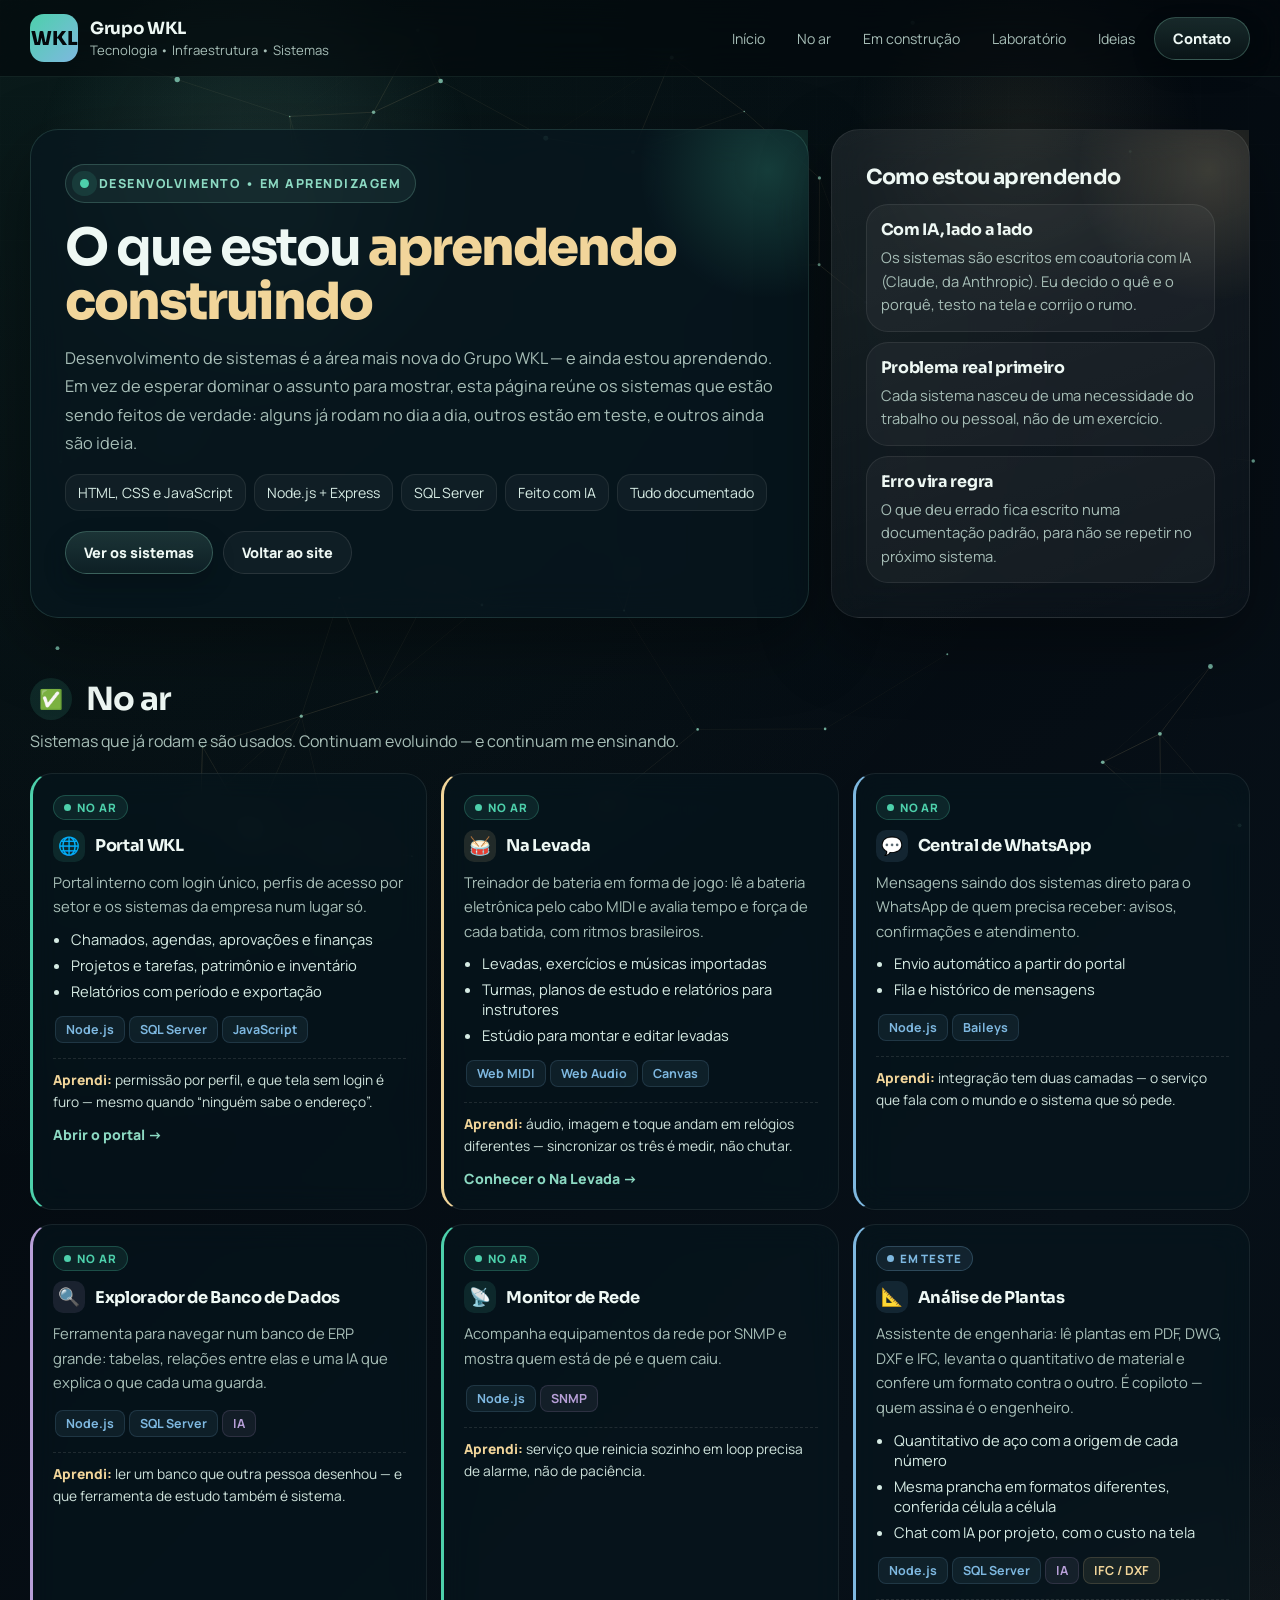
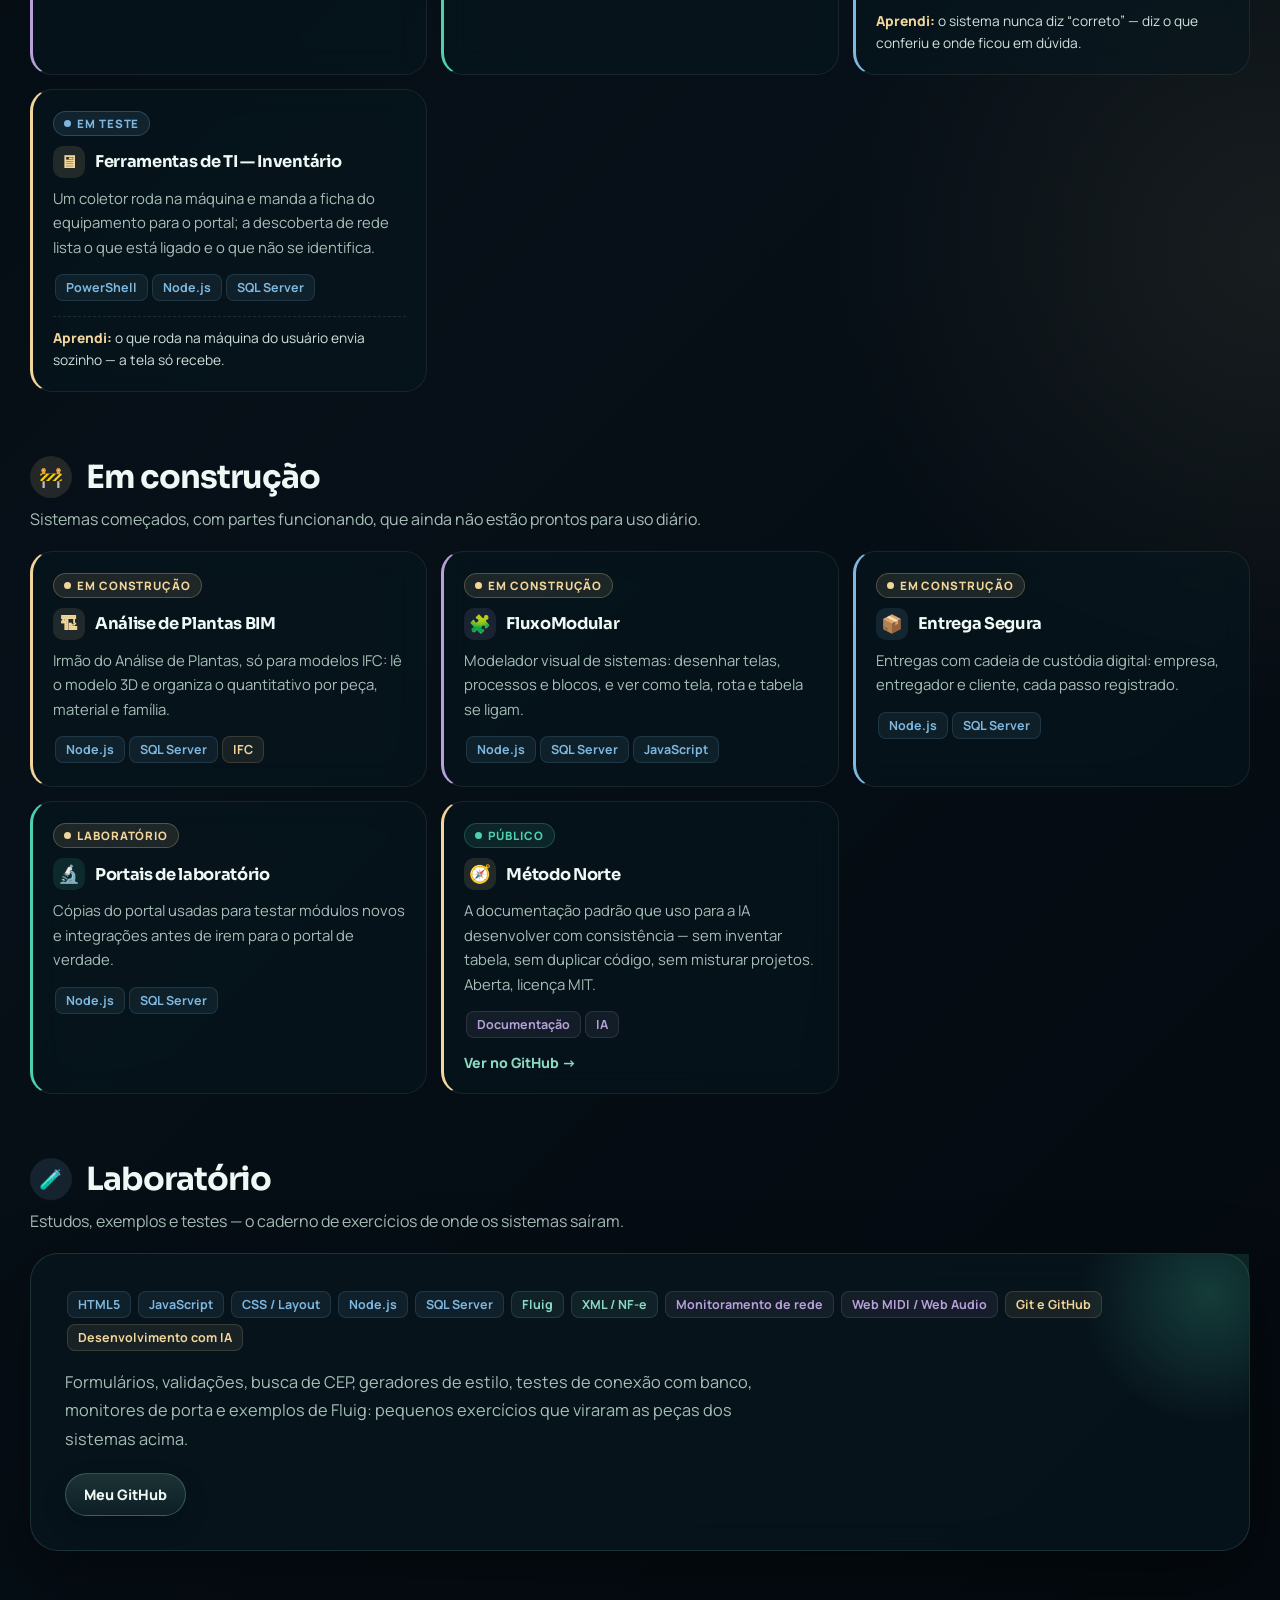
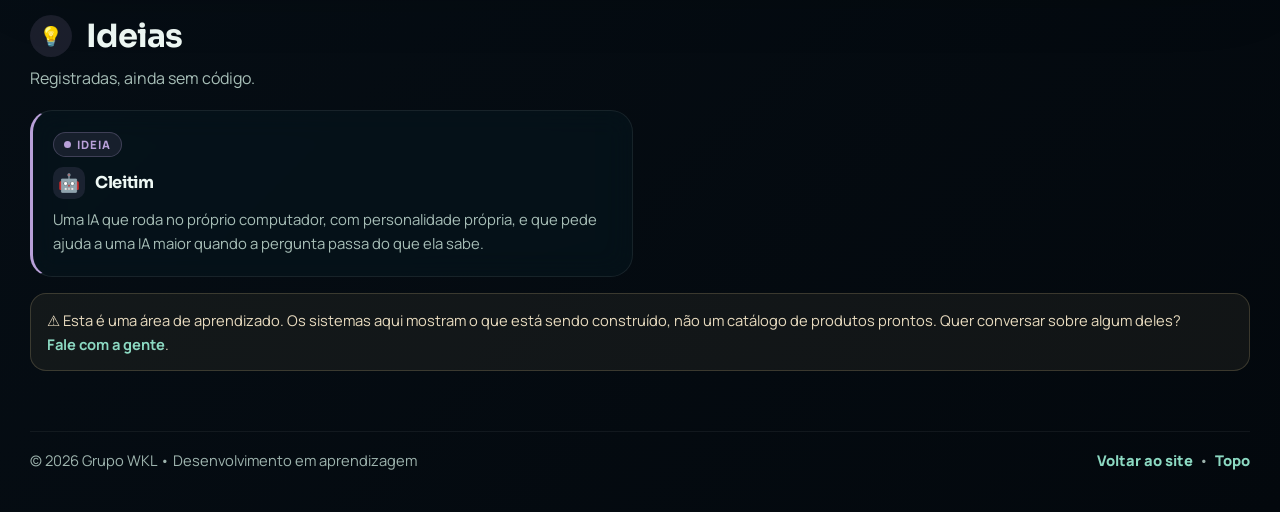
==== desenvolvimento.html @ 3f3ad186 "Página Desenvolvimento (em aprendizagem) + link no menu e na seção Sistemas - desenvolvimento.html: " ====
<!DOCTYPE html>
<html lang="pt-BR">
<head>
  <meta charset="UTF-8" />
  <meta name="viewport" content="width=device-width, initial-scale=1.0" />
  <title>Grupo WKL | Desenvolvimento em aprendizagem</title>
  <meta name="description" content="Desenvolvimento no Grupo WKL, em aprendizagem: os sistemas que estão sendo construídos — no ar, em teste, em construção e ideias." />
  <meta name="theme-color" content="#03080c" />
  <link rel="preconnect" href="https://fonts.googleapis.com" />
  <link rel="preconnect" href="https://fonts.gstatic.com" crossorigin />
  <link href="https://fonts.googleapis.com/css2?family=Manrope:wght@400;500;600;700;800&family=Sora:wght@500;600;700;800&display=swap" rel="stylesheet" />
  <style>
    :root {
      --bg: #03080c;
      --bg-2: #071018;
      --panel: rgba(7, 23, 31, 0.72);
      --panel-2: rgba(7, 23, 31, 0.52);
      --panel-border: rgba(140, 217, 194, 0.16);
      --text: #eef8f4;
      --muted: #a7beb7;
      --accent: #8cd9c2;
      --accent-strong: #4dd0ab;
      --accent-warm: #f1d59a;
      --accent-blue: #7eb8e0;
      --accent-red: #e88a7a;
      --accent-purple: #b8a0d8;
      --shadow: 0 24px 70px rgba(0, 0, 0, 0.38);
      --radius: 22px;
      --radius-lg: 28px;
      --max: 1220px;
    }

    * { box-sizing: border-box; margin: 0; padding: 0; }
    html { scroll-behavior: smooth; }
    body {
      min-height: 100vh;
      font-family: "Manrope", system-ui, -apple-system, Segoe UI, Roboto, Arial, sans-serif;
      color: var(--text);
      background:
        radial-gradient(circle at top left, rgba(77, 208, 171, 0.10), transparent 30%),
        radial-gradient(circle at right center, rgba(241, 213, 154, 0.08), transparent 20%),
        linear-gradient(135deg, #02060a 0%, #071018 46%, #03080d 100%);
      position: relative;
      overflow-x: hidden;
    }

    #tech-canvas {
      position: fixed;
      inset: 0;
      width: 100%;
      height: 100%;
      z-index: 0;
      pointer-events: none;
      opacity: 0.9;
    }

    body::before,
    body::after {
      content: "";
      position: fixed;
      inset: 0;
      pointer-events: none;
      z-index: 0;
    }
    body::before {
      background-image:
        linear-gradient(rgba(255, 255, 255, 0.02) 1px, transparent 1px),
        linear-gradient(90deg, rgba(255, 255, 255, 0.02) 1px, transparent 1px);
      background-size: 48px 48px;
      mask-image: linear-gradient(to bottom, rgba(0, 0, 0, 0.45), transparent 85%);
    }
    body::after {
      background:
        radial-gradient(circle at 20% 20%, rgba(140, 217, 194, 0.14), transparent 18%),
        radial-gradient(circle at 80% 15%, rgba(241, 213, 154, 0.08), transparent 14%);
      animation: drift 18s ease-in-out infinite alternate;
    }

    .wrap { position: relative; z-index: 1; }
    .container { width: min(var(--max), calc(100% - 40px)); margin: 0 auto; }

    .skip-link {
      position: absolute; left: 16px; top: 16px;
      transform: translateY(-200%);
      background: rgba(6, 18, 24, 0.94);
      border: 1px solid rgba(140, 217, 194, 0.2);
      padding: 10px 14px; border-radius: 999px;
      color: var(--text); text-decoration: none; z-index: 10;
    }
    .skip-link:focus { transform: translateY(0); outline: none; }

    header {
      position: sticky; top: 0; z-index: 5;
      backdrop-filter: blur(18px);
      -webkit-backdrop-filter: blur(18px);
      background: rgba(3, 8, 12, 0.58);
      border-bottom: 1px solid rgba(140, 217, 194, 0.10);
    }

    .nav {
      display: flex; align-items: center;
      justify-content: space-between;
      padding: 14px 0; gap: 16px;
    }

    .brand {
      display: flex; align-items: center; gap: 12px;
      text-decoration: none; color: var(--text); min-width: 220px;
    }
    .brand-icon {
      width: 48px; height: 48px; border-radius: 14px;
      background: linear-gradient(135deg, var(--accent-strong), var(--accent-blue));
      display: flex; align-items: center; justify-content: center;
      font-family: "Sora", sans-serif; font-weight: 800;
      font-size: 1.2rem; color: var(--bg);
    }
    .brand strong { font-family: "Sora", sans-serif; letter-spacing: -0.02em; font-size: 1.05rem; }
    .brand span { display: block; color: var(--muted); font-size: 0.82rem; margin-top: 2px; }

    nav ul {
      list-style: none; display: flex; flex-wrap: wrap;
      gap: 6px; align-items: center; justify-content: flex-end;
    }

    .nav a.link {
      display: inline-flex; align-items: center; gap: 8px;
      padding: 9px 12px; border-radius: 999px;
      color: var(--muted); text-decoration: none; font-size: 0.88rem;
      border: 1px solid transparent;
      transition: background 0.18s ease, border-color 0.18s ease, transform 0.18s ease;
    }
    .nav a.link:hover {
      color: var(--text);
      background: rgba(255, 255, 255, 0.04);
      border-color: rgba(255, 255, 255, 0.06);
      transform: translateY(-1px);
    }

    .btn {
      appearance: none;
      border: 1px solid rgba(140, 217, 194, 0.28);
      background: linear-gradient(180deg, rgba(140, 217, 194, 0.16), rgba(140, 217, 194, 0.06));
      color: var(--text); border-radius: 999px;
      padding: 11px 18px;
      font: 800 0.90rem "Manrope", sans-serif;
      cursor: pointer;
      transition: transform 0.2s ease, box-shadow 0.2s ease, border-color 0.2s ease;
      box-shadow: 0 10px 24px rgba(0, 0, 0, 0.18);
      text-decoration: none;
      display: inline-flex; align-items: center; gap: 10px;
      justify-content: center; white-space: nowrap;
    }
    .btn:hover { transform: translateY(-1px); border-color: rgba(140, 217, 194, 0.48); box-shadow: 0 14px 28px rgba(0, 0, 0, 0.22); }
    .btn.secondary {
      border-color: rgba(255, 255, 255, 0.10);
      background: rgba(255, 255, 255, 0.04);
      color: var(--text); box-shadow: none;
    }
    .btn.secondary:hover { border-color: rgba(255, 255, 255, 0.16); }

    .badge {
      display: inline-flex; align-items: center; gap: 10px;
      padding: 10px 14px; border-radius: 999px;
      background: rgba(140, 217, 194, 0.08);
      border: 1px solid rgba(140, 217, 194, 0.22);
      color: var(--accent); font-size: 0.78rem;
      font-weight: 900; letter-spacing: 0.12em; text-transform: uppercase;
    }
    .badge::before {
      content: ""; width: 9px; height: 9px; border-radius: 50%;
      background: var(--accent-strong);
      box-shadow: 0 0 0 8px rgba(77, 208, 171, 0.12);
      animation: pulse 2.4s infinite;
    }

    .hero { padding: 52px 0 28px; }
    .hero-grid {
      display: grid;
      grid-template-columns: 1.3fr 0.7fr;
      gap: 22px; align-items: stretch;
    }

    .panel {
      background: var(--panel);
      border: 1px solid var(--panel-border);
      border-radius: var(--radius-lg);
      box-shadow: var(--shadow);
      backdrop-filter: blur(18px);
      -webkit-backdrop-filter: blur(18px);
    }
    .panel .inner { padding: 34px; position: relative; overflow: hidden; }
    .panel .inner::after {
      content: ""; position: absolute;
      width: 260px; height: 260px; right: -90px; top: -90px;
      border-radius: 50%;
      background: radial-gradient(circle, rgba(77, 208, 171, 0.22), transparent 70%);
      pointer-events: none;
    }

    h1 {
      margin-top: 18px;
      font-family: "Sora", sans-serif;
      font-size: clamp(1.9rem, 4.5vw, 3.2rem);
      line-height: 1.06; letter-spacing: -0.04em;
      max-width: 24ch;
    }
    h1 strong { color: var(--accent-warm); font-weight: 900; }

    .lead {
      margin-top: 14px; max-width: 72ch;
      color: var(--muted); font-size: 1.02rem; line-height: 1.75;
    }

    .pill-row { margin-top: 16px; display: flex; flex-wrap: wrap; gap: 8px; }
    .pill {
      padding: 8px 12px; border-radius: 14px;
      background: rgba(255, 255, 255, 0.04);
      border: 1px solid rgba(255, 255, 255, 0.08);
      color: #d6ebe4; font-size: 0.88rem;
    }

    .cta-row { margin-top: 20px; display: flex; flex-wrap: wrap; gap: 10px; }

    .side {
      background: linear-gradient(160deg, rgba(255, 255, 255, 0.08), rgba(255, 255, 255, 0.02));
      border: 1px solid rgba(255, 255, 255, 0.08);
    }
    .side .inner::after { background: radial-gradient(circle, rgba(241, 213, 154, 0.18), transparent 72%); }

    .kpis { display: grid; grid-template-columns: 1fr; gap: 10px; margin-top: 12px; }
    .kpi {
      padding: 14px; border-radius: var(--radius);
      background: rgba(255, 255, 255, 0.04);
      border: 1px solid rgba(255, 255, 255, 0.08);
    }
    .kpi strong {
      display: block; font-family: "Sora", sans-serif;
      letter-spacing: -0.02em; margin-bottom: 6px;
    }
    .kpi span { color: var(--muted); line-height: 1.6; font-size: 0.92rem; }

    .kpi-number {
      font-family: "Sora", sans-serif;
      font-size: 1.8rem; font-weight: 800;
      letter-spacing: -0.03em;
      background: linear-gradient(135deg, var(--accent-warm), var(--accent-strong));
      -webkit-background-clip: text; -webkit-text-fill-color: transparent;
      background-clip: text;
    }

    .section { padding: 32px 0; }
    .section-head {
      display: flex; align-items: flex-end;
      justify-content: space-between; gap: 14px;
      margin-bottom: 18px;
    }
    .section-head h2 {
      font-family: "Sora", sans-serif;
      letter-spacing: -0.03em;
      font-size: clamp(1.4rem, 3.2vw, 2rem);
    }
    .section-head p { color: var(--muted); max-width: 80ch; line-height: 1.65; }

    .section-divider {
      display: flex; align-items: center; gap: 14px;
      margin-bottom: 8px;
    }
    .section-divider .icon-circle {
      width: 42px; height: 42px; border-radius: 50%;
      display: flex; align-items: center; justify-content: center;
      font-size: 1.2rem; flex-shrink: 0;
    }

    .grid-3 { display: grid; grid-template-columns: repeat(3, minmax(0, 1fr)); gap: 14px; }
    .grid-2 { display: grid; grid-template-columns: repeat(2, minmax(0, 1fr)); gap: 14px; }
    .grid-4 { display: grid; grid-template-columns: repeat(4, minmax(0, 1fr)); gap: 14px; }

    .card {
      background: var(--panel-2);
      border: 1px solid rgba(255, 255, 255, 0.08);
      border-radius: var(--radius); padding: 20px;
      backdrop-filter: blur(14px);
      -webkit-backdrop-filter: blur(14px);
      transition: transform 0.18s ease, border-color 0.18s ease, background 0.18s ease;
    }
    .card:hover {
      transform: translateY(-2px);
      border-color: rgba(140, 217, 194, 0.18);
      background: rgba(7, 23, 31, 0.62);
    }
    .card h3 {
      font-family: "Sora", sans-serif;
      font-size: 1.02rem; letter-spacing: -0.02em;
      margin-bottom: 8px; display: flex; align-items: center; gap: 10px;
    }
    .card h3 .card-icon {
      font-size: 1.1rem; width: 32px; height: 32px;
      border-radius: 10px; display: inline-flex;
      align-items: center; justify-content: center; flex-shrink: 0;
    }
    .card p { color: var(--muted); line-height: 1.65; font-size: 0.93rem; }
    .card ul { margin-top: 10px; padding-left: 18px; color: #d6ebe4; }
    .card li { margin: 6px 0; color: #d6ebe4; font-size: 0.92rem; }

    .card-accent-green { border-left: 3px solid var(--accent-strong); }
    .card-accent-blue { border-left: 3px solid var(--accent-blue); }
    .card-accent-warm { border-left: 3px solid var(--accent-warm); }
    .card-accent-red { border-left: 3px solid var(--accent-red); }
    .card-accent-purple { border-left: 3px solid var(--accent-purple); }

    .icon-green { background: rgba(77, 208, 171, 0.12); color: var(--accent-strong); }
    .icon-blue { background: rgba(126, 184, 224, 0.12); color: var(--accent-blue); }
    .icon-warm { background: rgba(241, 213, 154, 0.12); color: var(--accent-warm); }
    .icon-red { background: rgba(232, 138, 122, 0.12); color: var(--accent-red); }
    .icon-purple { background: rgba(184, 160, 216, 0.12); color: var(--accent-purple); }

    .tag {
      display: inline-block; padding: 4px 10px;
      border-radius: 8px; font-size: 0.78rem; font-weight: 700;
      background: rgba(140, 217, 194, 0.08);
      border: 1px solid rgba(140, 217, 194, 0.15);
      color: var(--accent); margin: 3px 2px;
    }
    .tag.blue { background: rgba(126, 184, 224, 0.08); border-color: rgba(126, 184, 224, 0.15); color: var(--accent-blue); }
    .tag.warm { background: rgba(241, 213, 154, 0.08); border-color: rgba(241, 213, 154, 0.15); color: var(--accent-warm); }
    .tag.red { background: rgba(232, 138, 122, 0.08); border-color: rgba(232, 138, 122, 0.15); color: var(--accent-red); }
    .tag.purple { background: rgba(184, 160, 216, 0.08); border-color: rgba(184, 160, 216, 0.15); color: var(--accent-purple); }

    .timeline {
      position: relative; padding-left: 32px;
    }
    .timeline::before {
      content: ""; position: absolute; left: 14px; top: 8px; bottom: 8px;
      width: 2px; background: rgba(140, 217, 194, 0.15);
    }
    .timeline-item {
      position: relative; margin-bottom: 18px; padding: 16px 20px;
      background: var(--panel-2); border: 1px solid rgba(255, 255, 255, 0.08);
      border-radius: 16px;
    }
    .timeline-item::before {
      content: ""; position: absolute; left: -24px; top: 20px;
      width: 10px; height: 10px; border-radius: 50%;
      background: var(--accent-strong);
      box-shadow: 0 0 0 4px rgba(77, 208, 171, 0.15);
    }
    .timeline-item h4 {
      font-family: "Sora", sans-serif; font-size: 0.95rem;
      letter-spacing: -0.01em; margin-bottom: 6px;
    }
    .timeline-item p { color: var(--muted); font-size: 0.90rem; line-height: 1.6; }

    .stats-bar {
      display: flex; flex-wrap: wrap; gap: 14px;
      padding: 20px; border-radius: var(--radius);
      background: rgba(255, 255, 255, 0.02);
      border: 1px solid rgba(255, 255, 255, 0.06);
      margin-bottom: 18px;
    }
    .stat {
      flex: 1; min-width: 140px; text-align: center;
      padding: 10px;
    }
    .stat .number {
      font-family: "Sora", sans-serif; font-size: 2rem;
      font-weight: 800; letter-spacing: -0.03em;
    }
    .stat .label { color: var(--muted); font-size: 0.85rem; margin-top: 4px; }

    .fine { margin-top: 10px; font-size: 0.90rem; color: var(--muted); line-height: 1.6; }

    footer { padding: 28px 0 42px; color: #9eb4ae; font-size: 0.92rem; }
    .foot {
      display: flex; align-items: center; justify-content: space-between;
      gap: 12px; flex-wrap: wrap;
      border-top: 1px solid rgba(255, 255, 255, 0.06); padding-top: 18px;
    }
    .foot a { color: var(--accent); text-decoration: none; font-weight: 900; }

    @keyframes pulse { 0%, 100% { transform: scale(1); opacity: 1; } 50% { transform: scale(1.08); opacity: 0.75; } }
    @keyframes drift { from { transform: translate3d(0, 0, 0) scale(1); } to { transform: translate3d(-20px, 24px, 0) scale(1.08); } }
    @keyframes fadeUp {
      from { opacity: 0; transform: translateY(24px); }
      to { opacity: 1; transform: translateY(0); }
    }
    .fade-up { opacity: 0; animation: fadeUp 0.6s ease forwards; }
    .fade-up.d1 { animation-delay: 0.1s; }
    .fade-up.d2 { animation-delay: 0.2s; }
    .fade-up.d3 { animation-delay: 0.3s; }

    @media (max-width: 980px) {
      .hero-grid { grid-template-columns: 1fr; }
      .grid-4 { grid-template-columns: repeat(2, 1fr); }
    }
    @media (max-width: 720px) {
      .grid-3 { grid-template-columns: 1fr; }
      .grid-2 { grid-template-columns: 1fr; }
      .grid-4 { grid-template-columns: 1fr; }
      .brand { min-width: auto; }
      nav ul { justify-content: flex-start; }
      .stats-bar { flex-direction: column; }

    }
    @media (prefers-reduced-motion: reduce) {
      html { scroll-behavior: auto; }
      body::after { animation: none; }
      .badge::before { animation: none; }
      .fade-up { animation: none; opacity: 1; }
    }

    @media print {
      body { background: #fff; color: #111; }
      body::before, body::after, #tech-canvas, header { display: none; }
      .card, .panel, .timeline-item {
        background: #f8f8f8; border-color: #ddd;
        -webkit-print-color-adjust: exact; print-color-adjust: exact;
      }
      .wrap { z-index: auto; }
    }
    .side-title { font-family: "Sora", sans-serif; letter-spacing: -0.03em; font-size: 1.3rem; }
    .mail-link { color: var(--accent); text-decoration: none; font-weight: 700; word-break: break-all; }
    .mail-link:hover { text-decoration: underline; }

    /* ===== Página Desenvolvimento (em aprendizagem) ===== */
    .status {
      display: inline-flex; align-items: center; gap: 6px;
      padding: 4px 10px; border-radius: 999px;
      font-size: 0.72rem; font-weight: 800; letter-spacing: 0.08em; text-transform: uppercase;
      margin-bottom: 10px;
    }
    .status::before { content: ""; width: 7px; height: 7px; border-radius: 50%; background: currentColor; }
    .status.ar { color: var(--accent-strong); background: rgba(77, 208, 171, 0.10); border: 1px solid rgba(77, 208, 171, 0.25); }
    .status.teste { color: var(--accent-blue); background: rgba(126, 184, 224, 0.10); border: 1px solid rgba(126, 184, 224, 0.25); }
    .status.obra { color: var(--accent-warm); background: rgba(241, 213, 154, 0.10); border: 1px solid rgba(241, 213, 154, 0.25); }
    .status.ideia { color: var(--accent-purple); background: rgba(184, 160, 216, 0.10); border: 1px solid rgba(184, 160, 216, 0.25); }
    .card .stack { margin-top: 12px; }
    .card .aprendi {
      margin-top: 12px; padding-top: 10px;
      border-top: 1px dashed rgba(255, 255, 255, 0.10);
      color: #cfe3dc; font-size: 0.86rem; line-height: 1.6;
    }
    .card .aprendi strong { color: var(--accent-warm); font-weight: 800; }
    .card-link {
      display: inline-flex; margin-top: 12px; gap: 6px;
      color: var(--accent); font-weight: 800; font-size: 0.88rem; text-decoration: none;
    }
    .card-link:hover { text-decoration: underline; }
    .aviso {
      margin-top: 16px; padding: 14px 16px; border-radius: 16px;
      background: rgba(241, 213, 154, 0.06);
      border: 1px solid rgba(241, 213, 154, 0.18);
      color: #e9dcc0; font-size: 0.92rem; line-height: 1.65;
    }
    .nav a.link.atual { color: var(--text); background: rgba(140, 217, 194, 0.08); border-color: rgba(140, 217, 194, 0.18); }
  </style>
</head>
<body>
  <a class="skip-link" href="#conteudo">Pular para o conteúdo</a>
  <canvas id="tech-canvas" aria-hidden="true"></canvas>

  <div class="wrap">
    <header>
      <div class="container">
        <div class="nav" role="navigation" aria-label="Navegação principal">
          <a class="brand" href="index.html">
            <div class="brand-icon">WKL</div>
            <div>
              <strong>Grupo WKL</strong>
              <span>Tecnologia &bull; Infraestrutura &bull; Sistemas</span>
            </div>
          </a>
          <nav aria-label="Seções">
            <ul>
              <li><a class="link" href="index.html">Início</a></li>
              <li><a class="link" href="#no-ar">No ar</a></li>
              <li><a class="link" href="#construcao">Em construção</a></li>
              <li><a class="link" href="#laboratorio">Laboratório</a></li>
              <li><a class="link" href="#ideias">Ideias</a></li>
              <li><a class="btn" href="index.html#contato">Contato</a></li>
            </ul>
          </nav>
        </div>
      </div>
    </header>

    <main id="conteudo">

      <!-- ==================== ABERTURA ==================== -->
      <section class="hero" id="topo">
        <div class="container">
          <div class="hero-grid">
            <article class="panel fade-up">
              <div class="inner">
                <div class="badge">Desenvolvimento &bull; em aprendizagem</div>

                <h1>O que estou <strong>aprendendo construindo</strong></h1>

                <p class="lead">
                  Desenvolvimento de sistemas é a área mais nova do Grupo WKL — e ainda estou aprendendo.
                  Em vez de esperar dominar o assunto para mostrar, esta página reúne os sistemas que
                  estão sendo feitos de verdade: alguns já rodam no dia a dia, outros estão em teste,
                  e outros ainda são ideia.
                </p>

                <div class="pill-row" aria-label="Como os sistemas são feitos">
                  <span class="pill">HTML, CSS e JavaScript</span>
                  <span class="pill">Node.js + Express</span>
                  <span class="pill">SQL Server</span>
                  <span class="pill">Feito com IA</span>
                  <span class="pill">Tudo documentado</span>
                </div>

                <div class="cta-row">
                  <a class="btn" href="#no-ar">Ver os sistemas</a>
                  <a class="btn secondary" href="index.html">Voltar ao site</a>
                </div>
              </div>
            </article>

            <aside class="panel side fade-up d1">
              <div class="inner">
                <h2 class="side-title">Como estou aprendendo</h2>
                <div class="kpis" style="margin-top:14px;">
                  <div class="kpi">
                    <strong>Com IA, lado a lado</strong>
                    <span>Os sistemas são escritos em coautoria com IA (Claude, da Anthropic). Eu decido o quê e o porquê, testo na tela e corrijo o rumo.</span>
                  </div>
                  <div class="kpi">
                    <strong>Problema real primeiro</strong>
                    <span>Cada sistema nasceu de uma necessidade do trabalho ou pessoal, não de um exercício.</span>
                  </div>
                  <div class="kpi">
                    <strong>Erro vira regra</strong>
                    <span>O que deu errado fica escrito numa documentação padrão, para não se repetir no próximo sistema.</span>
                  </div>
                </div>
              </div>
            </aside>
          </div>
        </div>
      </section>

      <!-- ==================== NO AR ==================== -->
      <section class="section" id="no-ar">
        <div class="container">
          <div class="section-head">
            <div>
              <div class="section-divider">
                <span class="icon-circle icon-green">&#9989;</span>
                <h2>No ar</h2>
              </div>
              <p>Sistemas que já rodam e são usados. Continuam evoluindo — e continuam me ensinando.</p>
            </div>
          </div>

          <div class="grid-3">
            <article class="card card-accent-green fade-up">
              <span class="status ar">No ar</span>
              <h3><span class="card-icon icon-green">&#127760;</span> Portal WKL</h3>
              <p>Portal interno com login único, perfis de acesso por setor e os sistemas da empresa num lugar só.</p>
              <ul>
                <li>Chamados, agendas, aprovações e finanças</li>
                <li>Projetos e tarefas, patrimônio e inventário</li>
                <li>Relatórios com período e exportação</li>
              </ul>
              <div class="stack"><span class="tag blue">Node.js</span><span class="tag blue">SQL Server</span><span class="tag blue">JavaScript</span></div>
              <p class="aprendi"><strong>Aprendi:</strong> permissão por perfil, e que tela sem login é furo — mesmo quando &ldquo;ninguém sabe o endereço&rdquo;.</p>
              <a class="card-link" href="https://portal.grupowkl.com.br/portal" target="_blank" rel="noopener noreferrer">Abrir o portal &rarr;</a>
            </article>

            <article class="card card-accent-warm fade-up d1">
              <span class="status ar">No ar</span>
              <h3><span class="card-icon icon-warm">&#129345;</span> Na Levada</h3>
              <p>Treinador de bateria em forma de jogo: lê a bateria eletrônica pelo cabo MIDI e avalia tempo e força de cada batida, com ritmos brasileiros.</p>
              <ul>
                <li>Levadas, exercícios e músicas importadas</li>
                <li>Turmas, planos de estudo e relatórios para instrutores</li>
                <li>Estúdio para montar e editar levadas</li>
              </ul>
              <div class="stack"><span class="tag blue">Web MIDI</span><span class="tag blue">Web Audio</span><span class="tag blue">Canvas</span></div>
              <p class="aprendi"><strong>Aprendi:</strong> áudio, imagem e toque andam em relógios diferentes — sincronizar os três é medir, não chutar.</p>
              <a class="card-link" href="https://nalevada.grupowkl.com.br" target="_blank" rel="noopener noreferrer">Conhecer o Na Levada &rarr;</a>
            </article>

            <article class="card card-accent-blue fade-up d2">
              <span class="status ar">No ar</span>
              <h3><span class="card-icon icon-blue">&#128172;</span> Central de WhatsApp</h3>
              <p>Mensagens saindo dos sistemas direto para o WhatsApp de quem precisa receber: avisos, confirmações e atendimento.</p>
              <ul>
                <li>Envio automático a partir do portal</li>
                <li>Fila e histórico de mensagens</li>
              </ul>
              <div class="stack"><span class="tag blue">Node.js</span><span class="tag blue">Baileys</span></div>
              <p class="aprendi"><strong>Aprendi:</strong> integração tem duas camadas — o serviço que fala com o mundo e o sistema que só pede.</p>
            </article>

            <article class="card card-accent-purple fade-up">
              <span class="status ar">No ar</span>
              <h3><span class="card-icon icon-purple">&#128269;</span> Explorador de Banco de Dados</h3>
              <p>Ferramenta para navegar num banco de ERP grande: tabelas, relações entre elas e uma IA que explica o que cada uma guarda.</p>
              <div class="stack"><span class="tag blue">Node.js</span><span class="tag blue">SQL Server</span><span class="tag purple">IA</span></div>
              <p class="aprendi"><strong>Aprendi:</strong> ler um banco que outra pessoa desenhou — e que ferramenta de estudo também é sistema.</p>
            </article>

            <article class="card card-accent-green fade-up d1">
              <span class="status ar">No ar</span>
              <h3><span class="card-icon icon-green">&#128225;</span> Monitor de Rede</h3>
              <p>Acompanha equipamentos da rede por SNMP e mostra quem está de pé e quem caiu.</p>
              <div class="stack"><span class="tag blue">Node.js</span><span class="tag purple">SNMP</span></div>
              <p class="aprendi"><strong>Aprendi:</strong> serviço que reinicia sozinho em loop precisa de alarme, não de paciência.</p>
            </article>

            <article class="card card-accent-blue fade-up d2">
              <span class="status teste">Em teste</span>
              <h3><span class="card-icon icon-blue">&#128208;</span> Análise de Plantas</h3>
              <p>Assistente de engenharia: lê plantas em PDF, DWG, DXF e IFC, levanta o quantitativo de material e confere um formato contra o outro. É copiloto — quem assina é o engenheiro.</p>
              <ul>
                <li>Quantitativo de aço com a origem de cada número</li>
                <li>Mesma prancha em formatos diferentes, conferida célula a célula</li>
                <li>Chat com IA por projeto, com o custo na tela</li>
              </ul>
              <div class="stack"><span class="tag blue">Node.js</span><span class="tag blue">SQL Server</span><span class="tag purple">IA</span><span class="tag warm">IFC / DXF</span></div>
              <p class="aprendi"><strong>Aprendi:</strong> o sistema nunca diz &ldquo;correto&rdquo; — diz o que conferiu e onde ficou em dúvida.</p>
            </article>

            <article class="card card-accent-warm fade-up">
              <span class="status teste">Em teste</span>
              <h3><span class="card-icon icon-warm">&#128421;</span> Ferramentas de TI &mdash; Inventário</h3>
              <p>Um coletor roda na máquina e manda a ficha do equipamento para o portal; a descoberta de rede lista o que está ligado e o que não se identifica.</p>
              <div class="stack"><span class="tag blue">PowerShell</span><span class="tag blue">Node.js</span><span class="tag blue">SQL Server</span></div>
              <p class="aprendi"><strong>Aprendi:</strong> o que roda na máquina do usuário envia sozinho — a tela só recebe.</p>
            </article>
          </div>
        </div>
      </section>

      <!-- ==================== EM CONSTRUÇÃO ==================== -->
      <section class="section" id="construcao">
        <div class="container">
          <div class="section-head">
            <div>
              <div class="section-divider">
                <span class="icon-circle icon-warm">&#128679;</span>
                <h2>Em construção</h2>
              </div>
              <p>Sistemas começados, com partes funcionando, que ainda não estão prontos para uso diário.</p>
            </div>
          </div>

          <div class="grid-3">
            <article class="card card-accent-warm fade-up">
              <span class="status obra">Em construção</span>
              <h3><span class="card-icon icon-warm">&#127959;</span> Análise de Plantas BIM</h3>
              <p>Irmão do Análise de Plantas, só para modelos IFC: lê o modelo 3D e organiza o quantitativo por peça, material e família.</p>
              <div class="stack"><span class="tag blue">Node.js</span><span class="tag blue">SQL Server</span><span class="tag warm">IFC</span></div>
            </article>

            <article class="card card-accent-purple fade-up d1">
              <span class="status obra">Em construção</span>
              <h3><span class="card-icon icon-purple">&#129513;</span> FluxoModular</h3>
              <p>Modelador visual de sistemas: desenhar telas, processos e blocos, e ver como tela, rota e tabela se ligam.</p>
              <div class="stack"><span class="tag blue">Node.js</span><span class="tag blue">SQL Server</span><span class="tag blue">JavaScript</span></div>
            </article>

            <article class="card card-accent-blue fade-up d2">
              <span class="status obra">Em construção</span>
              <h3><span class="card-icon icon-blue">&#128230;</span> Entrega Segura</h3>
              <p>Entregas com cadeia de custódia digital: empresa, entregador e cliente, cada passo registrado.</p>
              <div class="stack"><span class="tag blue">Node.js</span><span class="tag blue">SQL Server</span></div>
            </article>

            <article class="card card-accent-green fade-up">
              <span class="status obra">Laboratório</span>
              <h3><span class="card-icon icon-green">&#128300;</span> Portais de laboratório</h3>
              <p>Cópias do portal usadas para testar módulos novos e integrações antes de irem para o portal de verdade.</p>
              <div class="stack"><span class="tag blue">Node.js</span><span class="tag blue">SQL Server</span></div>
            </article>

            <article class="card card-accent-warm fade-up d1">
              <span class="status ar">Público</span>
              <h3><span class="card-icon icon-warm">&#129517;</span> Método Norte</h3>
              <p>A documentação padrão que uso para a IA desenvolver com consistência — sem inventar tabela, sem duplicar código, sem misturar projetos. Aberta, licença MIT.</p>
              <div class="stack"><span class="tag purple">Documentação</span><span class="tag purple">IA</span></div>
              <a class="card-link" href="https://github.com/kasuowkl/metodo-norte-kit" target="_blank" rel="noopener noreferrer">Ver no GitHub &rarr;</a>
            </article>
          </div>
        </div>
      </section>

      <!-- ==================== LABORATÓRIO ==================== -->
      <section class="section" id="laboratorio">
        <div class="container">
          <div class="section-head">
            <div>
              <div class="section-divider">
                <span class="icon-circle icon-blue">&#129514;</span>
                <h2>Laboratório</h2>
              </div>
              <p>Estudos, exemplos e testes — o caderno de exercícios de onde os sistemas saíram.</p>
            </div>
          </div>

          <article class="panel fade-up">
            <div class="inner">
              <div>
                <span class="tag blue">HTML5</span>
                <span class="tag blue">JavaScript</span>
                <span class="tag blue">CSS / Layout</span>
                <span class="tag blue">Node.js</span>
                <span class="tag blue">SQL Server</span>
                <span class="tag">Fluig</span>
                <span class="tag">XML / NF-e</span>
                <span class="tag purple">Monitoramento de rede</span>
                <span class="tag purple">Web MIDI / Web Audio</span>
                <span class="tag warm">Git e GitHub</span>
                <span class="tag warm">Desenvolvimento com IA</span>
              </div>
              <p class="lead">
                Formulários, validações, busca de CEP, geradores de estilo, testes de conexão com banco,
                monitores de porta e exemplos de Fluig: pequenos exercícios que viraram as peças dos
                sistemas acima.
              </p>
              <div class="cta-row">
                <a class="btn" href="https://github.com/kasuowkl" target="_blank" rel="noopener noreferrer">Meu GitHub</a>
              </div>
            </div>
          </article>
        </div>
      </section>

      <!-- ==================== IDEIAS ==================== -->
      <section class="section" id="ideias">
        <div class="container">
          <div class="section-head">
            <div>
              <div class="section-divider">
                <span class="icon-circle icon-purple">&#128161;</span>
                <h2>Ideias</h2>
              </div>
              <p>Registradas, ainda sem código.</p>
            </div>
          </div>

          <div class="grid-2">
            <article class="card card-accent-purple fade-up">
              <span class="status ideia">Ideia</span>
              <h3><span class="card-icon icon-purple">&#129302;</span> Cleitim</h3>
              <p>Uma IA que roda no próprio computador, com personalidade própria, e que pede ajuda a uma IA maior quando a pergunta passa do que ela sabe.</p>
            </article>
          </div>

          <p class="aviso">
            &#9888;&#65039; Esta é uma área de aprendizado. Os sistemas aqui mostram o que está sendo construído,
            não um catálogo de produtos prontos. Quer conversar sobre algum deles?
            <a class="mail-link" style="word-break:normal;white-space:nowrap;" href="index.html#contato">Fale com a gente</a>.
          </p>
        </div>
      </section>

    </main>

    <footer>
      <div class="container">
        <div class="foot">
          <span>&copy; 2026 Grupo WKL &bull; Desenvolvimento em aprendizagem</span>
          <span><a href="index.html">Voltar ao site</a> &nbsp;&bull;&nbsp; <a href="#topo">Topo</a></span>
        </div>
      </div>
    </footer>
  </div>

  <script>
    // Background animado com particulas
    const canvas = document.getElementById("tech-canvas");
    const ctx = canvas.getContext("2d");
    let particles = [];

    function resizeCanvas() {
      const dpr = Math.max(1, Math.min(2, window.devicePixelRatio || 1));
      canvas.width = Math.floor(window.innerWidth * dpr);
      canvas.height = Math.floor(window.innerHeight * dpr);
      canvas.style.width = "100%";
      canvas.style.height = "100%";
      ctx.setTransform(dpr, 0, 0, dpr, 0, 0);
    }

    class Particle {
      constructor() { this.reset(true); }
      reset(initial = false) {
        this.x = Math.random() * window.innerWidth;
        this.y = Math.random() * window.innerHeight;
        this.vx = (Math.random() - 0.5) * 0.35;
        this.vy = (Math.random() - 0.5) * 0.35;
        this.size = initial ? Math.random() * 2.0 + 0.7 : Math.random() * 1.6 + 0.6;
      }
      update() {
        this.x += this.vx;
        this.y += this.vy;
        if (this.x < 0 || this.x > window.innerWidth) this.vx *= -1;
        if (this.y < 0 || this.y > window.innerHeight) this.vy *= -1;
      }
      draw() {
        ctx.beginPath();
        ctx.arc(this.x, this.y, this.size, 0, Math.PI * 2);
        ctx.fillStyle = "rgba(140, 217, 194, 0.85)";
        ctx.fill();
      }
    }

    function initParticles() {
      particles = [];
      const total = Math.max(44, Math.floor((window.innerWidth * window.innerHeight) / 22000));
      for (let i = 0; i < total; i += 1) particles.push(new Particle());
    }

    function connectParticles() {
      const maxDistance = 170;
      for (let a = 0; a < particles.length; a += 1) {
        for (let b = a + 1; b < particles.length; b += 1) {
          const dx = particles[a].x - particles[b].x;
          const dy = particles[a].y - particles[b].y;
          const dist = Math.sqrt(dx * dx + dy * dy);
          if (dist < maxDistance) {
            const opacity = 1 - dist / maxDistance;
            ctx.strokeStyle = `rgba(241, 213, 154, ${opacity * 0.24})`;
            ctx.lineWidth = 1;
            ctx.beginPath();
            ctx.moveTo(particles[a].x, particles[a].y);
            ctx.lineTo(particles[b].x, particles[b].y);
            ctx.stroke();
          }
        }
      }
    }

    function animateBackground() {
      ctx.clearRect(0, 0, window.innerWidth, window.innerHeight);
      for (const p of particles) { p.update(); p.draw(); }
      connectParticles();
      window.requestAnimationFrame(animateBackground);
    }

    resizeCanvas();
    initParticles();
    animateBackground();
    window.addEventListener("resize", () => { resizeCanvas(); initParticles(); }, { passive: true });

    // Scroll reveal para elementos com .fade-up
    const observer = new IntersectionObserver((entries) => {
      for (const entry of entries) {
        if (entry.isIntersecting) {
          entry.target.style.animationPlayState = "running";
          observer.unobserve(entry.target);
        }
      }
    }, { threshold: 0.1 });

    document.querySelectorAll(".fade-up").forEach((el) => {
      el.style.animationPlayState = "paused";
      observer.observe(el);
    });

    // Smooth scroll para links internos
    document.querySelectorAll('a[href^="#"]').forEach((anchor) => {
      anchor.addEventListener("click", (e) => {
        const target = document.querySelector(anchor.getAttribute("href"));
        if (target) {
          e.preventDefault();
          target.scrollIntoView({ behavior: "smooth", block: "start" });
        }
      });
    });
  </script>
</body>
</html>
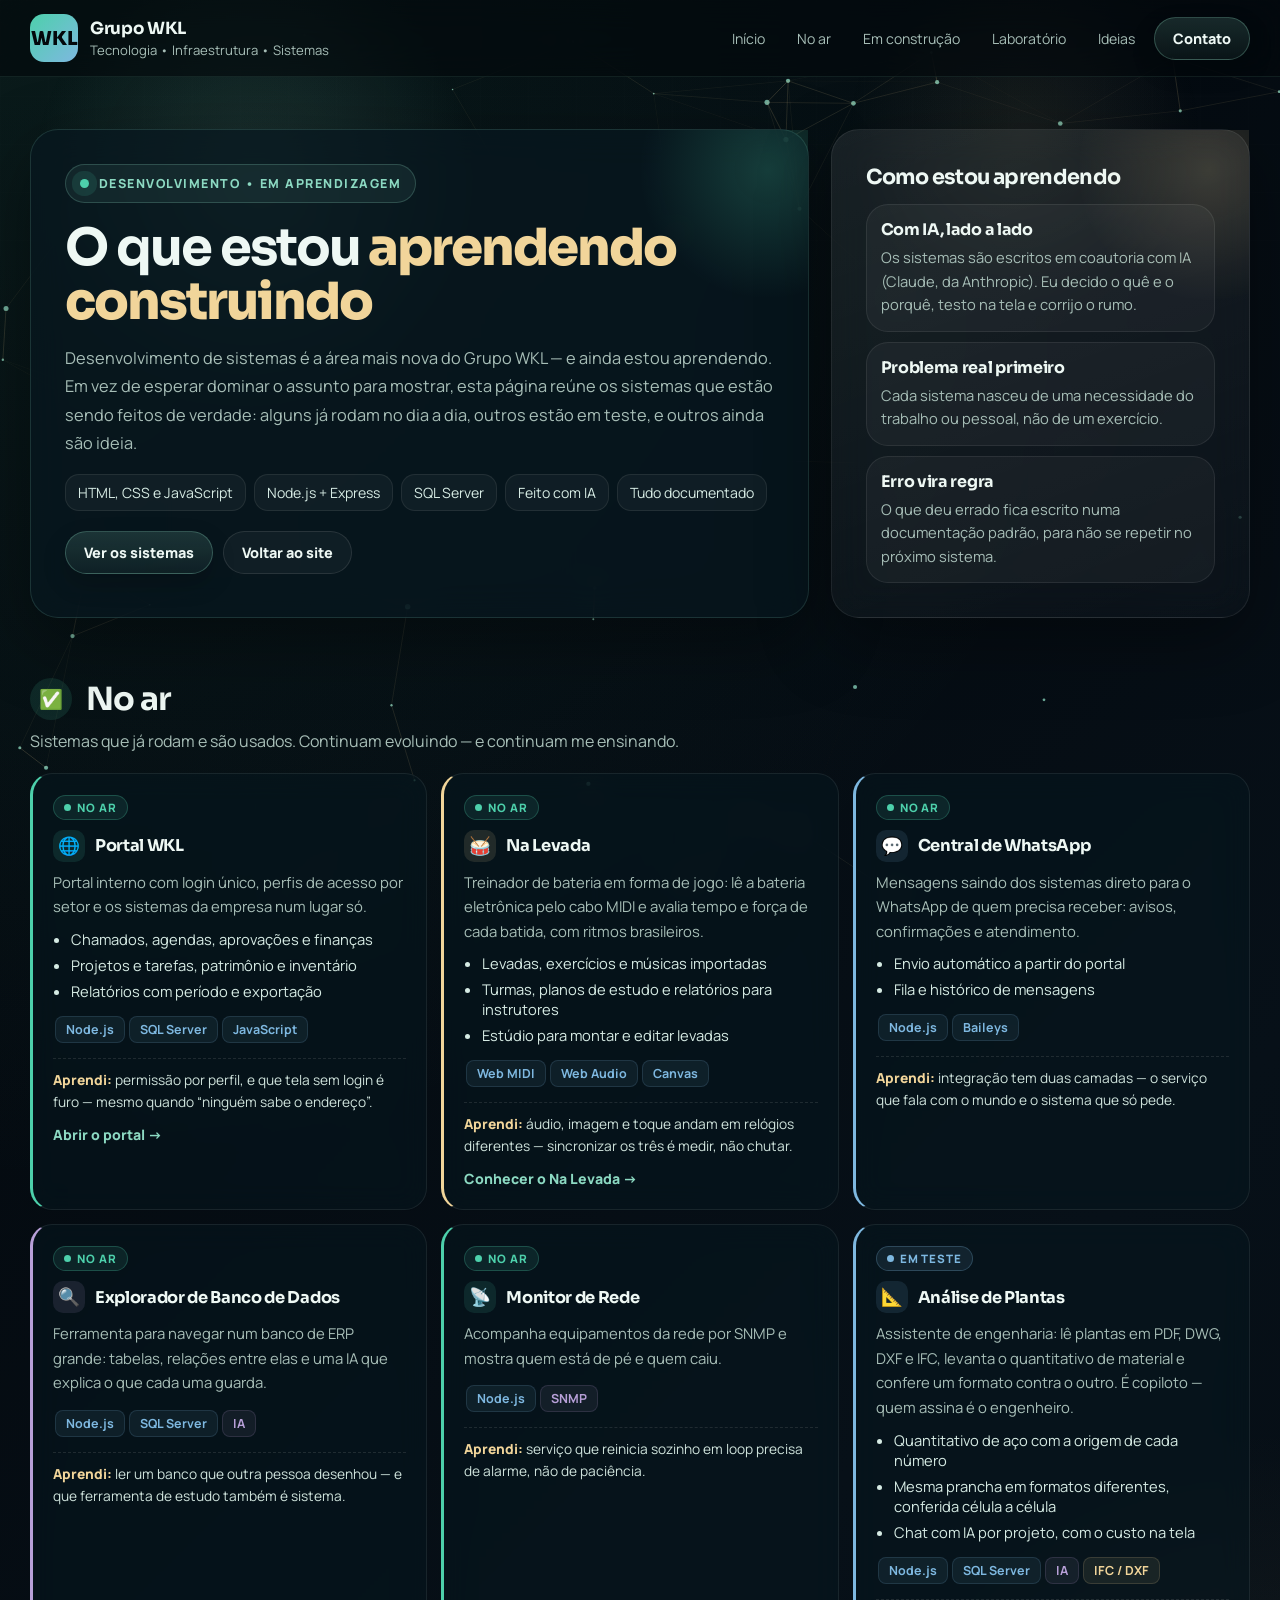
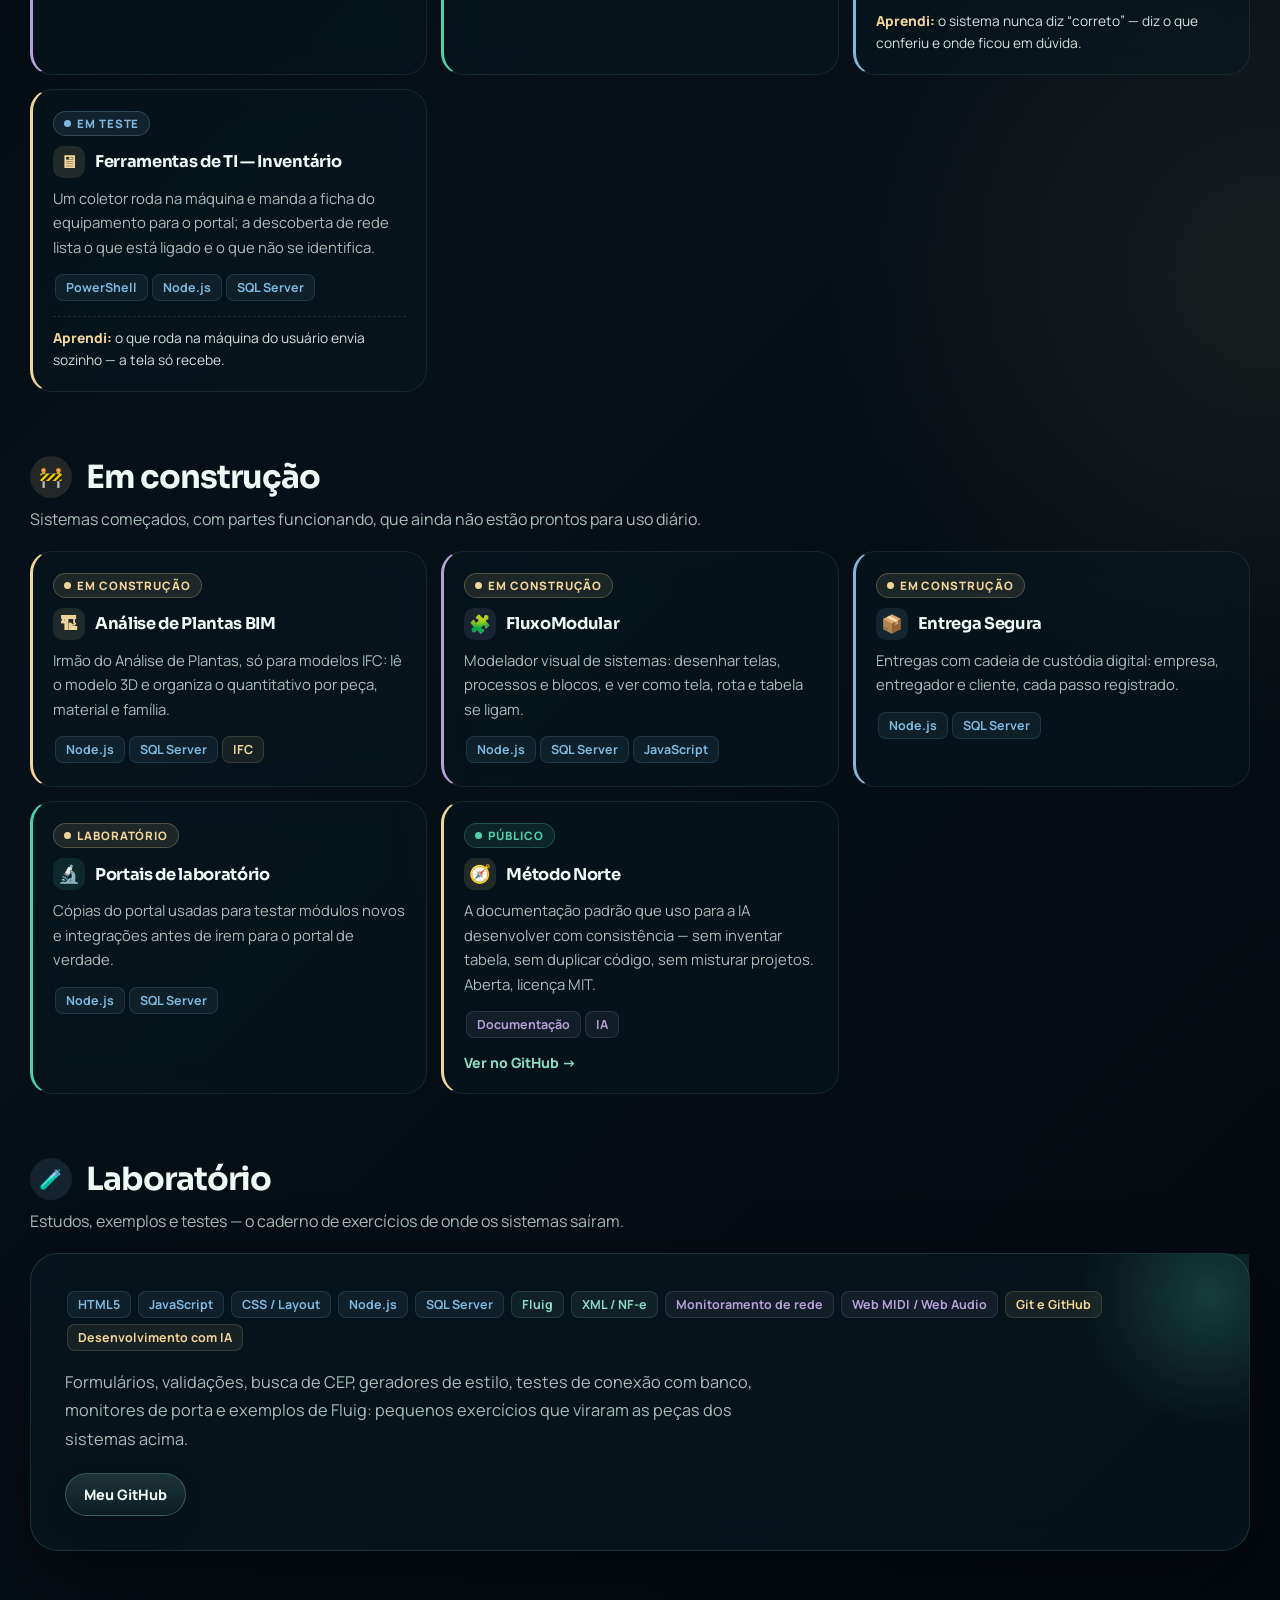
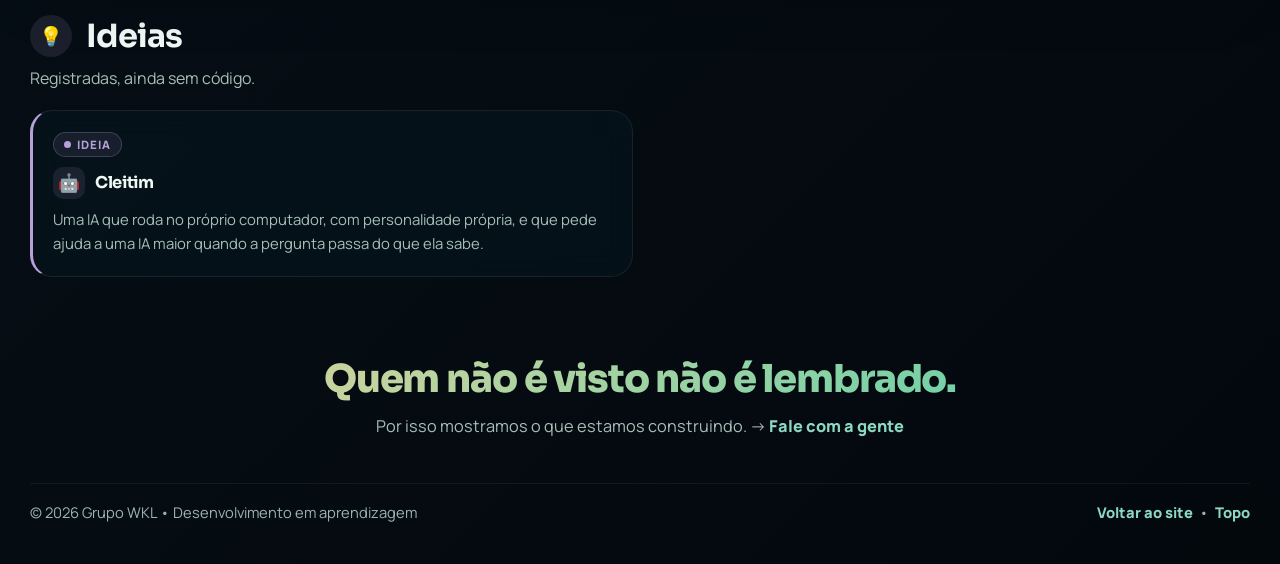
==== commit 974238b2: "Fecho 'Quem não é visto não é lembrado.' no fim das duas páginas Ambiente: CASA  Co-Authored-By: Cla" ====
--- a/desenvolvimento.html
+++ b/desenvolvimento.html
@@ -451,6 +451,16 @@
       border: 1px solid rgba(241, 213, 154, 0.18);
       color: #e9dcc0; font-size: 0.92rem; line-height: 1.65;
     }
+    .fecho { padding: 48px 0 16px; text-align: center; }
+    .fecho-frase {
+      font-family: "Sora", sans-serif; font-weight: 800;
+      font-size: clamp(1.5rem, 4vw, 2.4rem); letter-spacing: -0.03em; line-height: 1.15; text-wrap: balance;
+      background: linear-gradient(135deg, var(--accent-warm), var(--accent-strong));
+      -webkit-background-clip: text; -webkit-text-fill-color: transparent; background-clip: text;
+    }
+    .fecho-sub { margin-top: 12px; color: var(--muted); font-size: 1.02rem; line-height: 1.6; }
+    .fecho-sub a { color: var(--accent); font-weight: 800; text-decoration: none; white-space: nowrap; }
+    .fecho-sub a:hover { text-decoration: underline; }
     .nav a.link.atual { color: var(--text); background: rgba(140, 217, 194, 0.08); border-color: rgba(140, 217, 194, 0.18); }
   </style>
 </head>
@@ -749,11 +759,14 @@
             </article>
           </div>
 
-          <p class="aviso">
-            &#9888;&#65039; Esta é uma área de aprendizado. Os sistemas aqui mostram o que está sendo construído,
-            não um catálogo de produtos prontos. Quer conversar sobre algum deles?
-            <a class="mail-link" style="word-break:normal;white-space:nowrap;" href="index.html#contato">Fale com a gente</a>.
-          </p>
+        </div>
+      </section>
+
+      <!-- ==================== FECHO ==================== -->
+      <section class="fecho fade-up" aria-label="Fechamento">
+        <div class="container">
+          <p class="fecho-frase">Quem não é visto não é lembrado.</p>
+          <p class="fecho-sub">Por isso mostramos o que estamos construindo. &rarr; <a href="index.html#contato">Fale com a gente</a></p>
         </div>
       </section>
 
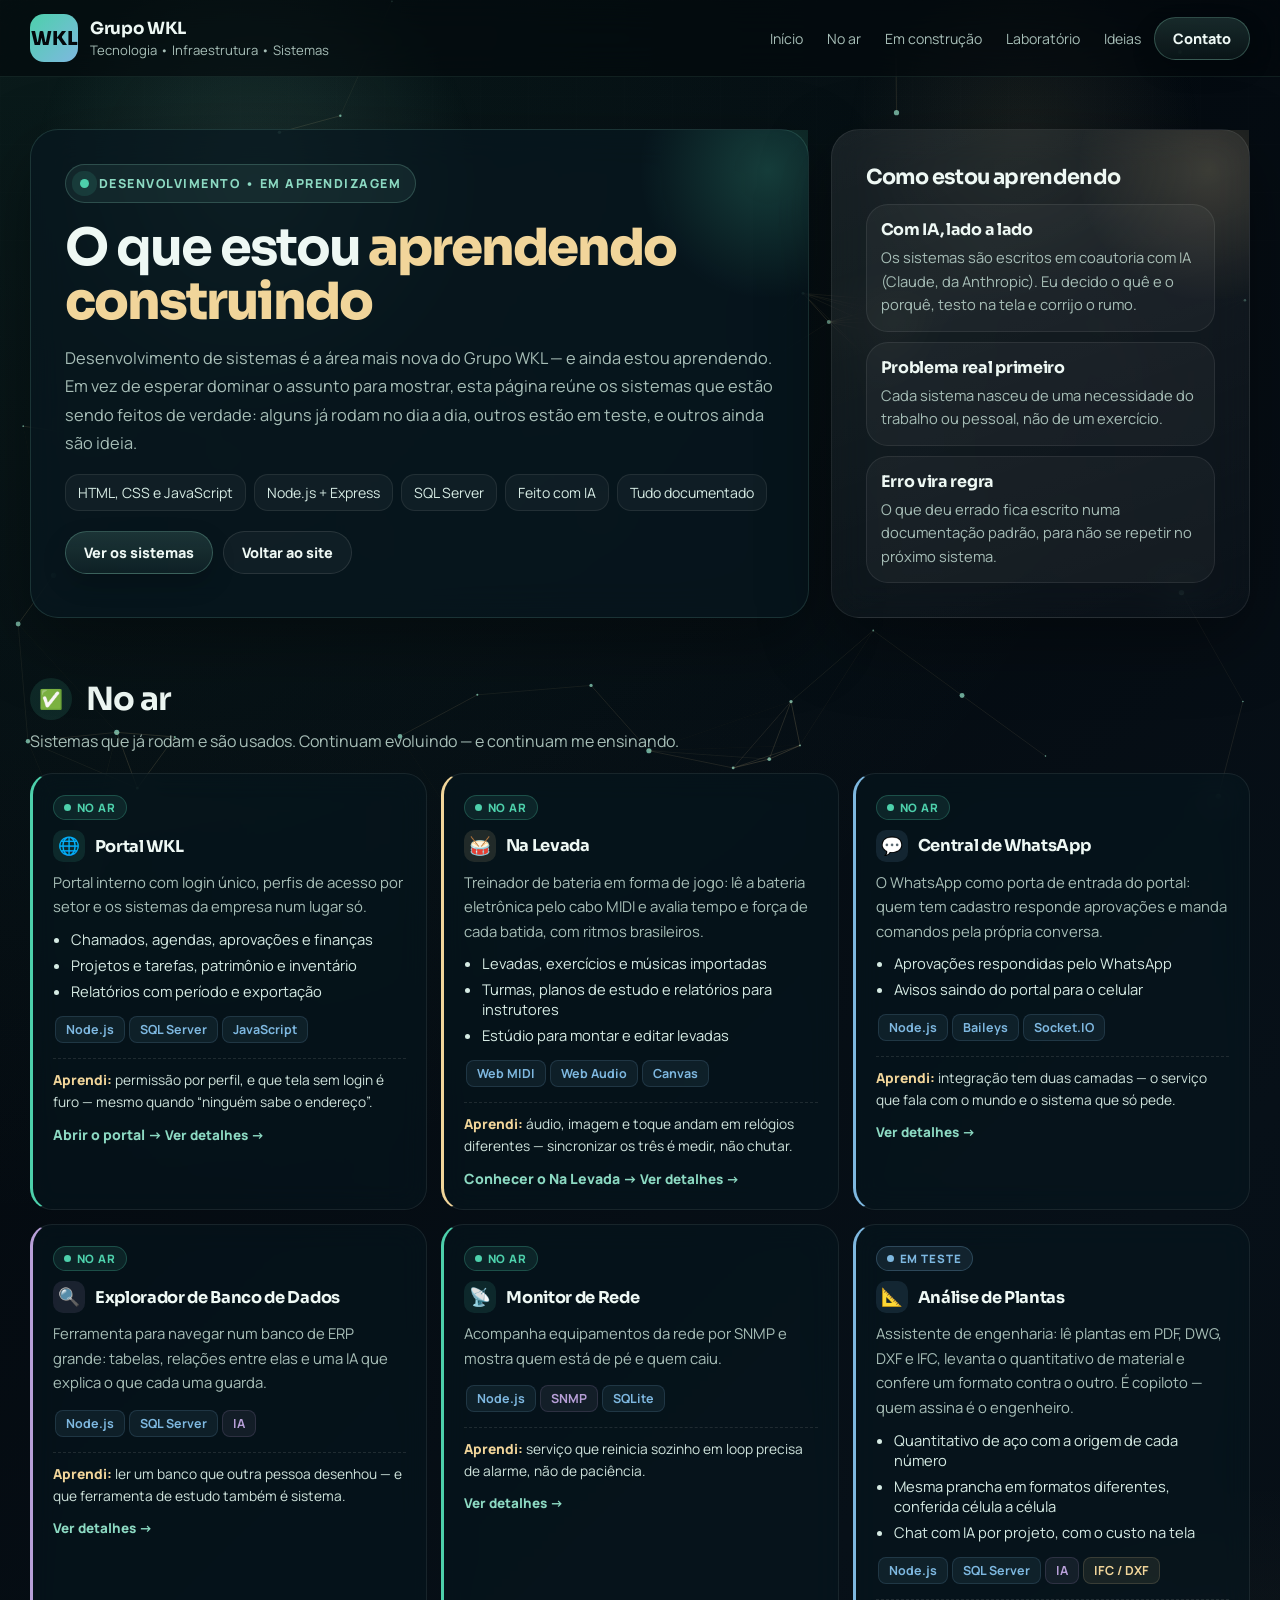
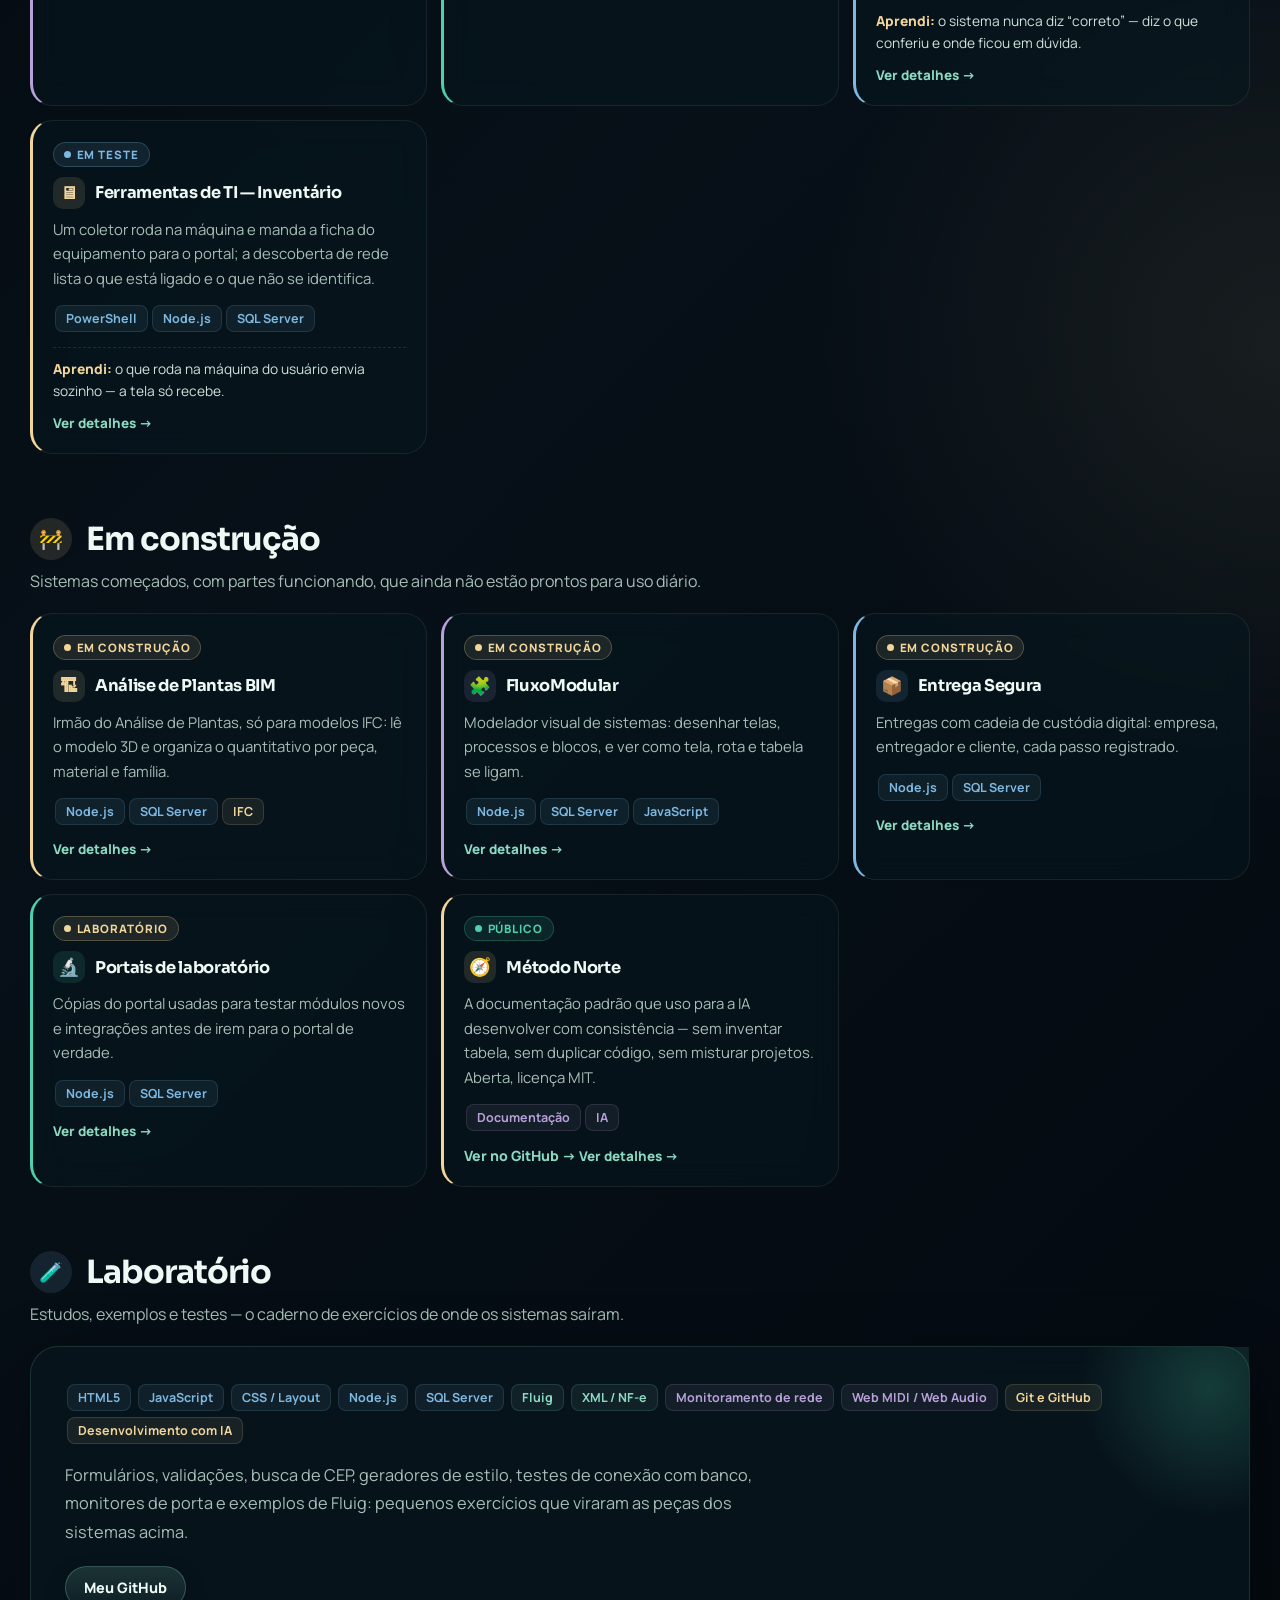
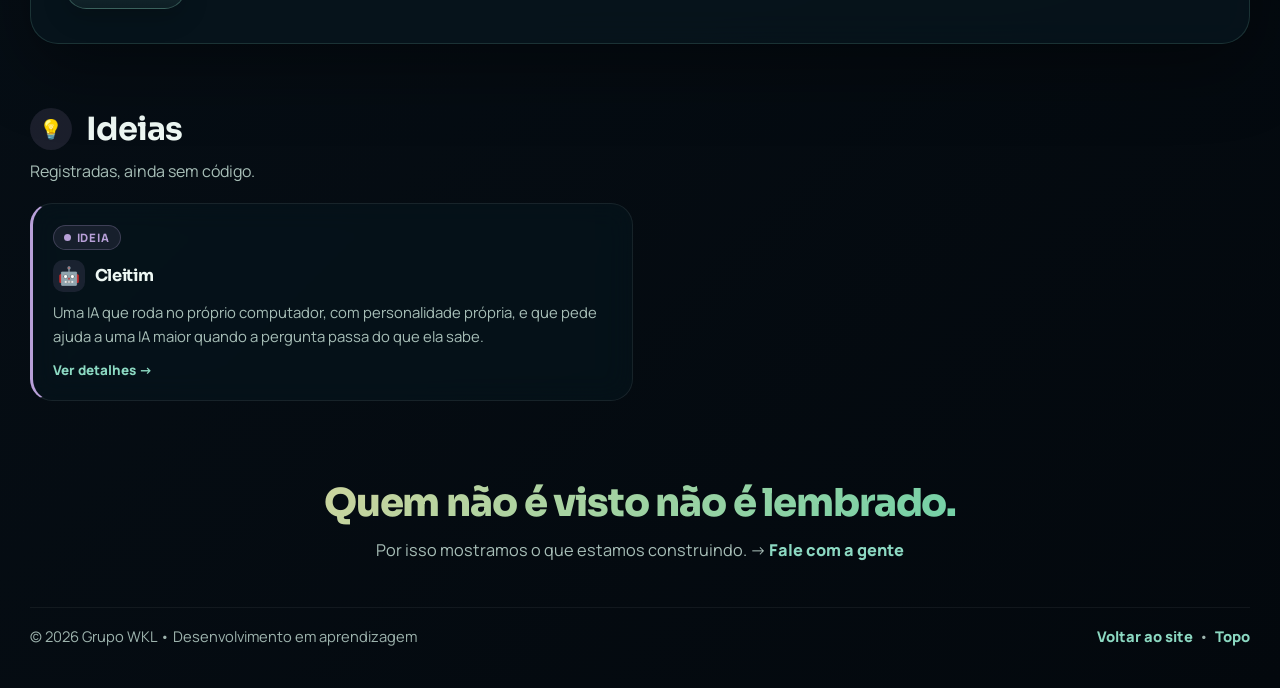
==== commit bf9c5f5d: "Modal de detalhes nos 13 cartões da página Desenvolvimento + menu em uma linha - detalhes.js/.css: m" ====
--- a/desenvolvimento.html
+++ b/desenvolvimento.html
@@ -9,6 +9,7 @@
   <link rel="preconnect" href="https://fonts.googleapis.com" />
   <link rel="preconnect" href="https://fonts.gstatic.com" crossorigin />
   <link href="https://fonts.googleapis.com/css2?family=Manrope:wght@400;500;600;700;800&family=Sora:wght@500;600;700;800&display=swap" rel="stylesheet" />
+  <link rel="stylesheet" href="detalhes.css?v=20260927a" />
   <style>
     :root {
       --bg: #03080c;
@@ -116,15 +117,21 @@
     }
     .brand strong { font-family: "Sora", sans-serif; letter-spacing: -0.02em; font-size: 1.05rem; }
     .brand span { display: block; color: var(--muted); font-size: 0.82rem; margin-top: 2px; }
+    @media (min-width: 981px) { .brand span { white-space: nowrap; } }
+    @media (min-width: 981px) and (max-width: 1240px) {
+      header .brand span { display: none; } header .brand { min-width: auto; }
+      header .nav a.link { padding: 8px 6px; font-size: 0.8rem; }
+      header .nav .btn { padding: 9px 14px; }
+    }
 
     nav ul {
       list-style: none; display: flex; flex-wrap: wrap;
-      gap: 6px; align-items: center; justify-content: flex-end;
+      gap: 2px; align-items: center; justify-content: flex-end;
     }
 
     .nav a.link {
       display: inline-flex; align-items: center; gap: 8px;
-      padding: 9px 12px; border-radius: 999px;
+      padding: 8px 10px; border-radius: 999px;
       color: var(--muted); text-decoration: none; font-size: 0.88rem;
       border: 1px solid transparent;
       transition: background 0.18s ease, border-color 0.18s ease, transform 0.18s ease;
@@ -564,7 +571,7 @@
           </div>
 
           <div class="grid-3">
-            <article class="card card-accent-green fade-up">
+            <article class="card card-accent-green fade-up" data-detalhe="portal">
               <span class="status ar">No ar</span>
               <h3><span class="card-icon icon-green">&#127760;</span> Portal WKL</h3>
               <p>Portal interno com login único, perfis de acesso por setor e os sistemas da empresa num lugar só.</p>
@@ -578,7 +585,7 @@
               <a class="card-link" href="https://portal.grupowkl.com.br/portal" target="_blank" rel="noopener noreferrer">Abrir o portal &rarr;</a>
             </article>
 
-            <article class="card card-accent-warm fade-up d1">
+            <article class="card card-accent-warm fade-up d1" data-detalhe="nalevada">
               <span class="status ar">No ar</span>
               <h3><span class="card-icon icon-warm">&#129345;</span> Na Levada</h3>
               <p>Treinador de bateria em forma de jogo: lê a bateria eletrônica pelo cabo MIDI e avalia tempo e força de cada batida, com ritmos brasileiros.</p>
@@ -592,19 +599,19 @@
               <a class="card-link" href="https://nalevada.grupowkl.com.br" target="_blank" rel="noopener noreferrer">Conhecer o Na Levada &rarr;</a>
             </article>
 
-            <article class="card card-accent-blue fade-up d2">
+            <article class="card card-accent-blue fade-up d2" data-detalhe="whatsapp">
               <span class="status ar">No ar</span>
               <h3><span class="card-icon icon-blue">&#128172;</span> Central de WhatsApp</h3>
-              <p>Mensagens saindo dos sistemas direto para o WhatsApp de quem precisa receber: avisos, confirmações e atendimento.</p>
+              <p>O WhatsApp como porta de entrada do portal: quem tem cadastro responde aprovações e manda comandos pela própria conversa.</p>
               <ul>
-                <li>Envio automático a partir do portal</li>
-                <li>Fila e histórico de mensagens</li>
+                <li>Aprovações respondidas pelo WhatsApp</li>
+                <li>Avisos saindo do portal para o celular</li>
               </ul>
-              <div class="stack"><span class="tag blue">Node.js</span><span class="tag blue">Baileys</span></div>
+              <div class="stack"><span class="tag blue">Node.js</span><span class="tag blue">Baileys</span><span class="tag blue">Socket.IO</span></div>
               <p class="aprendi"><strong>Aprendi:</strong> integração tem duas camadas — o serviço que fala com o mundo e o sistema que só pede.</p>
             </article>
 
-            <article class="card card-accent-purple fade-up">
+            <article class="card card-accent-purple fade-up" data-detalhe="explorador">
               <span class="status ar">No ar</span>
               <h3><span class="card-icon icon-purple">&#128269;</span> Explorador de Banco de Dados</h3>
               <p>Ferramenta para navegar num banco de ERP grande: tabelas, relações entre elas e uma IA que explica o que cada uma guarda.</p>
@@ -612,15 +619,15 @@
               <p class="aprendi"><strong>Aprendi:</strong> ler um banco que outra pessoa desenhou — e que ferramenta de estudo também é sistema.</p>
             </article>
 
-            <article class="card card-accent-green fade-up d1">
+            <article class="card card-accent-green fade-up d1" data-detalhe="monitor">
               <span class="status ar">No ar</span>
               <h3><span class="card-icon icon-green">&#128225;</span> Monitor de Rede</h3>
               <p>Acompanha equipamentos da rede por SNMP e mostra quem está de pé e quem caiu.</p>
-              <div class="stack"><span class="tag blue">Node.js</span><span class="tag purple">SNMP</span></div>
+              <div class="stack"><span class="tag blue">Node.js</span><span class="tag purple">SNMP</span><span class="tag blue">SQLite</span></div>
               <p class="aprendi"><strong>Aprendi:</strong> serviço que reinicia sozinho em loop precisa de alarme, não de paciência.</p>
             </article>
 
-            <article class="card card-accent-blue fade-up d2">
+            <article class="card card-accent-blue fade-up d2" data-detalhe="plantas">
               <span class="status teste">Em teste</span>
               <h3><span class="card-icon icon-blue">&#128208;</span> Análise de Plantas</h3>
               <p>Assistente de engenharia: lê plantas em PDF, DWG, DXF e IFC, levanta o quantitativo de material e confere um formato contra o outro. É copiloto — quem assina é o engenheiro.</p>
@@ -633,7 +640,7 @@
               <p class="aprendi"><strong>Aprendi:</strong> o sistema nunca diz &ldquo;correto&rdquo; — diz o que conferiu e onde ficou em dúvida.</p>
             </article>
 
-            <article class="card card-accent-warm fade-up">
+            <article class="card card-accent-warm fade-up" data-detalhe="inventario">
               <span class="status teste">Em teste</span>
               <h3><span class="card-icon icon-warm">&#128421;</span> Ferramentas de TI &mdash; Inventário</h3>
               <p>Um coletor roda na máquina e manda a ficha do equipamento para o portal; a descoberta de rede lista o que está ligado e o que não se identifica.</p>
@@ -658,35 +665,35 @@
           </div>
 
           <div class="grid-3">
-            <article class="card card-accent-warm fade-up">
+            <article class="card card-accent-warm fade-up" data-detalhe="bim">
               <span class="status obra">Em construção</span>
               <h3><span class="card-icon icon-warm">&#127959;</span> Análise de Plantas BIM</h3>
               <p>Irmão do Análise de Plantas, só para modelos IFC: lê o modelo 3D e organiza o quantitativo por peça, material e família.</p>
               <div class="stack"><span class="tag blue">Node.js</span><span class="tag blue">SQL Server</span><span class="tag warm">IFC</span></div>
             </article>
 
-            <article class="card card-accent-purple fade-up d1">
+            <article class="card card-accent-purple fade-up d1" data-detalhe="fluxo">
               <span class="status obra">Em construção</span>
               <h3><span class="card-icon icon-purple">&#129513;</span> FluxoModular</h3>
               <p>Modelador visual de sistemas: desenhar telas, processos e blocos, e ver como tela, rota e tabela se ligam.</p>
               <div class="stack"><span class="tag blue">Node.js</span><span class="tag blue">SQL Server</span><span class="tag blue">JavaScript</span></div>
             </article>
 
-            <article class="card card-accent-blue fade-up d2">
+            <article class="card card-accent-blue fade-up d2" data-detalhe="entrega">
               <span class="status obra">Em construção</span>
               <h3><span class="card-icon icon-blue">&#128230;</span> Entrega Segura</h3>
               <p>Entregas com cadeia de custódia digital: empresa, entregador e cliente, cada passo registrado.</p>
               <div class="stack"><span class="tag blue">Node.js</span><span class="tag blue">SQL Server</span></div>
             </article>
 
-            <article class="card card-accent-green fade-up">
+            <article class="card card-accent-green fade-up" data-detalhe="laboratorio">
               <span class="status obra">Laboratório</span>
               <h3><span class="card-icon icon-green">&#128300;</span> Portais de laboratório</h3>
               <p>Cópias do portal usadas para testar módulos novos e integrações antes de irem para o portal de verdade.</p>
               <div class="stack"><span class="tag blue">Node.js</span><span class="tag blue">SQL Server</span></div>
             </article>
 
-            <article class="card card-accent-warm fade-up d1">
+            <article class="card card-accent-warm fade-up d1" data-detalhe="metodo">
               <span class="status ar">Público</span>
               <h3><span class="card-icon icon-warm">&#129517;</span> Método Norte</h3>
               <p>A documentação padrão que uso para a IA desenvolver com consistência — sem inventar tabela, sem duplicar código, sem misturar projetos. Aberta, licença MIT.</p>
@@ -752,7 +759,7 @@
           </div>
 
           <div class="grid-2">
-            <article class="card card-accent-purple fade-up">
+            <article class="card card-accent-purple fade-up" data-detalhe="cleitim">
               <span class="status ideia">Ideia</span>
               <h3><span class="card-icon icon-purple">&#129302;</span> Cleitim</h3>
               <p>Uma IA que roda no próprio computador, com personalidade própria, e que pede ajuda a uma IA maior quando a pergunta passa do que ela sabe.</p>
@@ -884,5 +891,7 @@
       });
     });
   </script>
+  <script src="detalhes-desenvolvimento.js?v=20260927a"></script>
+  <script src="detalhes.js?v=20260927a"></script>
 </body>
 </html>
--- a/detalhes.css
+++ b/detalhes.css
@@ -0,0 +1,63 @@
+/* Modal de detalhes dos cartões — usado por index.html e desenvolvimento.html (motor em detalhes.js). */
+.card[data-detalhe] { cursor: pointer; position: relative; }
+.card[data-detalhe]:focus-visible { outline: 2px solid var(--accent-strong); outline-offset: 3px; }
+.card-mais {
+  display: inline-flex; align-items: center; gap: 6px;
+  margin-top: 12px; color: var(--accent); font-size: 0.84rem; font-weight: 800;
+}
+.card[data-detalhe]:hover .card-mais { text-decoration: underline; }
+
+dialog.detalhe {
+  width: min(760px, calc(100% - 32px));
+  max-height: min(86vh, 900px);
+  margin: auto; padding: 0;
+  color: var(--text);
+  background: linear-gradient(160deg, rgba(10, 30, 38, 0.98), rgba(5, 14, 20, 0.98));
+  border: 1px solid rgba(140, 217, 194, 0.22);
+  border-radius: var(--radius-lg);
+  box-shadow: var(--shadow);
+  overflow: hidden;
+}
+dialog.detalhe[open] { display: flex; flex-direction: column; animation: detalheEntra 0.2s ease; }
+dialog.detalhe::backdrop { background: rgba(1, 5, 8, 0.72); backdrop-filter: blur(4px); -webkit-backdrop-filter: blur(4px); }
+@keyframes detalheEntra { from { opacity: 0; transform: translateY(14px); } to { opacity: 1; transform: none; } }
+
+.detalhe-topo {
+  display: flex; align-items: flex-start; justify-content: space-between; gap: 12px;
+  padding: 22px 24px 14px; border-bottom: 1px solid rgba(255, 255, 255, 0.06);
+}
+.detalhe-topo h2 {
+  font-family: "Sora", sans-serif; font-size: clamp(1.2rem, 3vw, 1.5rem);
+  letter-spacing: -0.02em; display: flex; align-items: center; gap: 10px;
+}
+.detalhe-topo .status { margin-bottom: 8px; }
+.detalhe-fechar {
+  flex-shrink: 0; width: 40px; height: 40px; border-radius: 12px;
+  border: 1px solid rgba(255, 255, 255, 0.10); background: rgba(255, 255, 255, 0.04);
+  color: var(--text); font-size: 1.2rem; cursor: pointer;
+}
+.detalhe-fechar:hover { border-color: rgba(140, 217, 194, 0.4); }
+
+.detalhe-corpo { padding: 18px 24px; overflow-y: auto; overscroll-behavior: contain; }
+.detalhe-resumo { color: #d6ebe4; line-height: 1.7; font-size: 1rem; }
+.detalhe-secao { margin-top: 18px; }
+.detalhe-secao h3 {
+  font-family: "Sora", sans-serif; font-size: 0.95rem; letter-spacing: -0.01em;
+  color: var(--accent-warm); margin-bottom: 8px;
+}
+.detalhe-secao p { color: var(--muted); line-height: 1.65; font-size: 0.94rem; }
+.detalhe-secao ul { padding-left: 18px; }
+.detalhe-secao li { margin: 6px 0; color: #d6ebe4; line-height: 1.55; font-size: 0.93rem; }
+.detalhe-stack { margin-top: 16px; }
+
+.detalhe-rodape {
+  display: flex; flex-wrap: wrap; gap: 10px; justify-content: flex-end;
+  padding: 14px 24px 20px; border-top: 1px solid rgba(255, 255, 255, 0.06);
+}
+
+@media (max-width: 720px) {
+  dialog.detalhe { width: calc(100% - 20px); max-height: 92vh; }
+  .detalhe-topo, .detalhe-corpo, .detalhe-rodape { padding-left: 16px; padding-right: 16px; }
+  .detalhe-rodape .btn { flex: 1 1 100%; }
+}
+@media (prefers-reduced-motion: reduce) { dialog.detalhe[open] { animation: none; } }
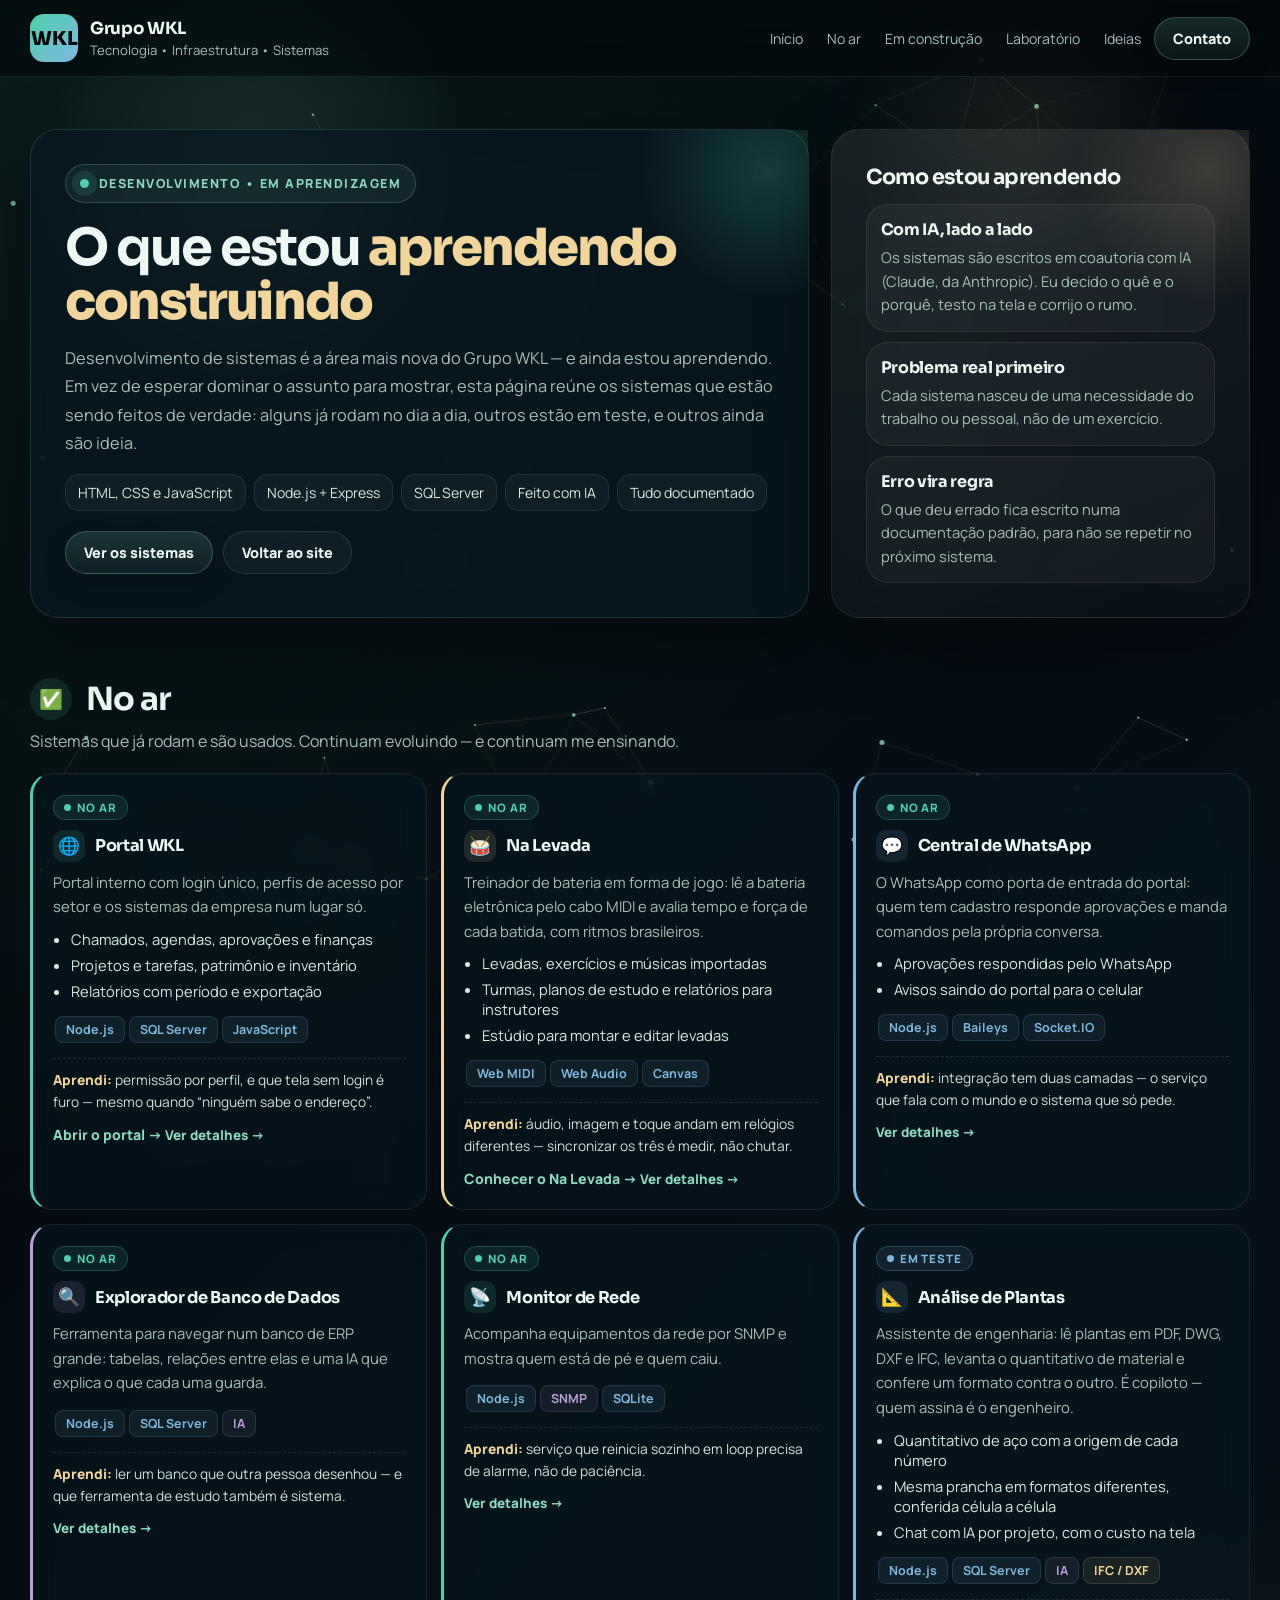
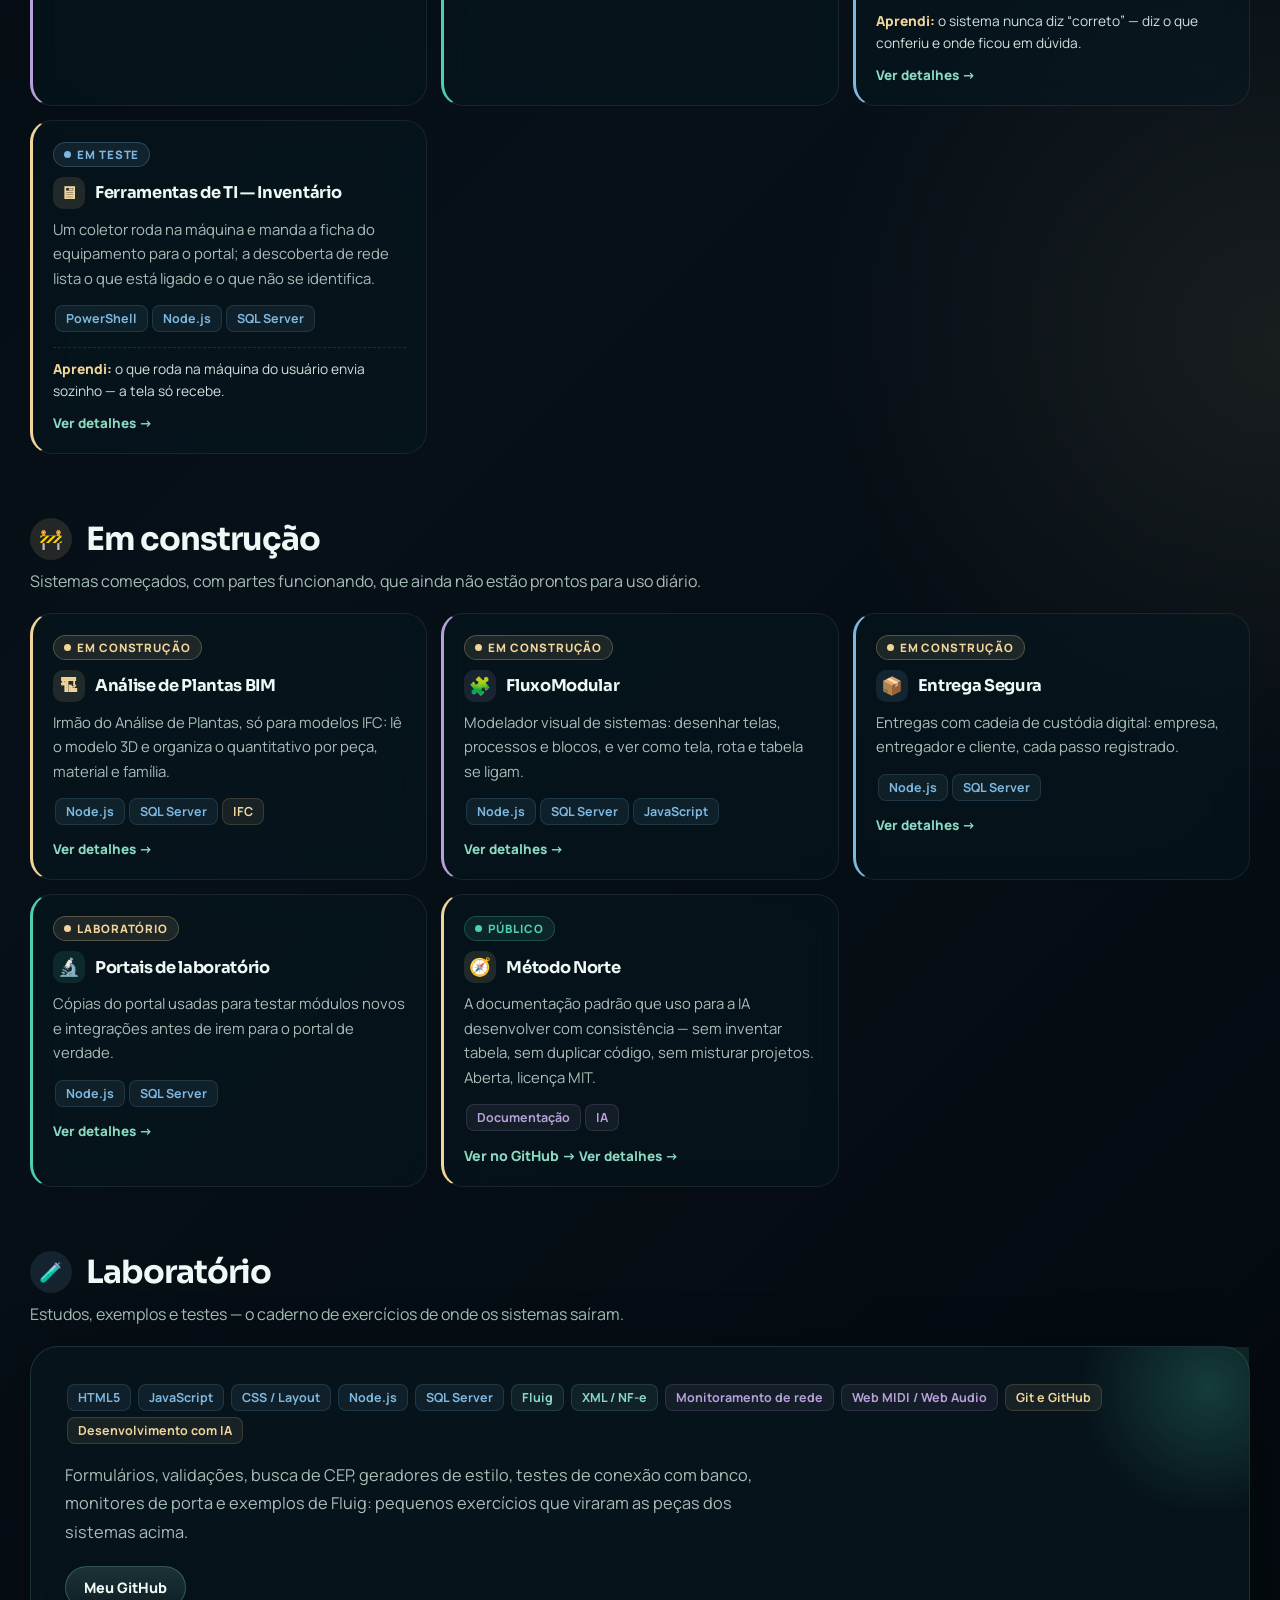
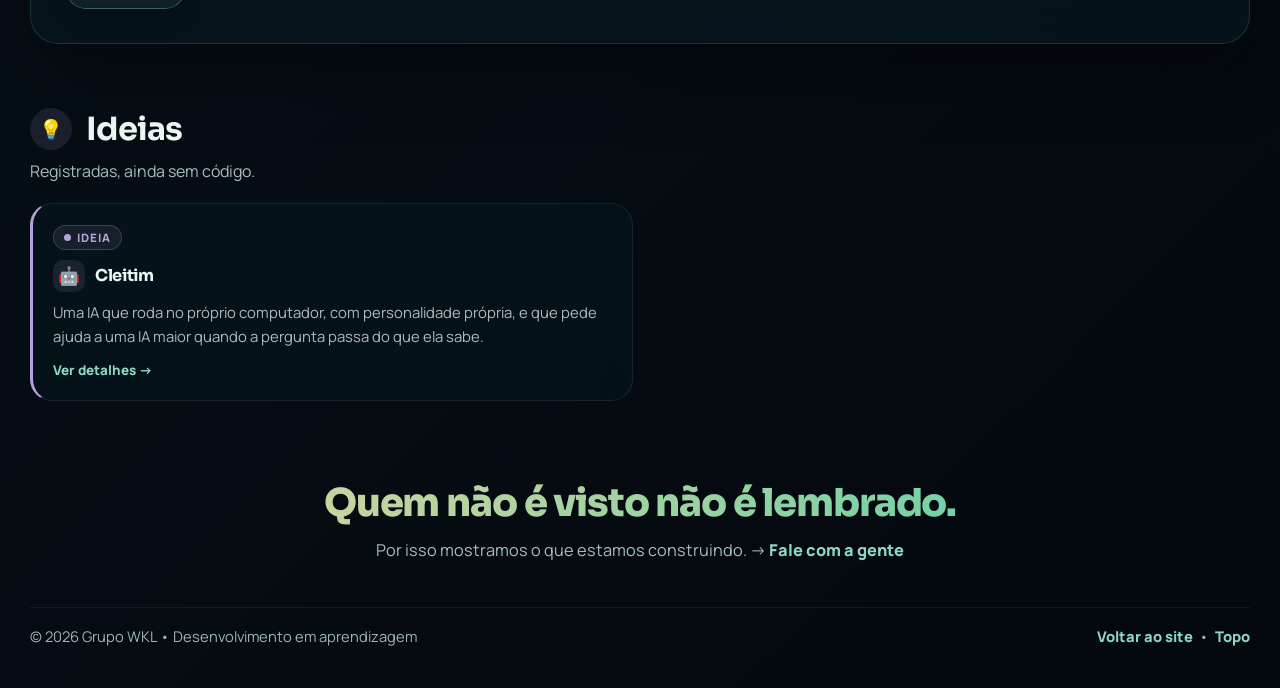
==== commit 7ab708f9: "Modal de detalhes nos 39 cartões de serviço da página principal - detalhes-servicos.js: textos das 7" ====
--- a/desenvolvimento.html
+++ b/desenvolvimento.html
@@ -9,7 +9,7 @@
   <link rel="preconnect" href="https://fonts.googleapis.com" />
   <link rel="preconnect" href="https://fonts.gstatic.com" crossorigin />
   <link href="https://fonts.googleapis.com/css2?family=Manrope:wght@400;500;600;700;800&family=Sora:wght@500;600;700;800&display=swap" rel="stylesheet" />
-  <link rel="stylesheet" href="detalhes.css?v=20260927a" />
+  <link rel="stylesheet" href="detalhes.css?v=20260927b" />
   <style>
     :root {
       --bg: #03080c;
@@ -891,7 +891,7 @@
       });
     });
   </script>
-  <script src="detalhes-desenvolvimento.js?v=20260927a"></script>
-  <script src="detalhes.js?v=20260927a"></script>
+  <script src="detalhes-desenvolvimento.js?v=20260927b"></script>
+  <script src="detalhes.js?v=20260927b"></script>
 </body>
 </html>
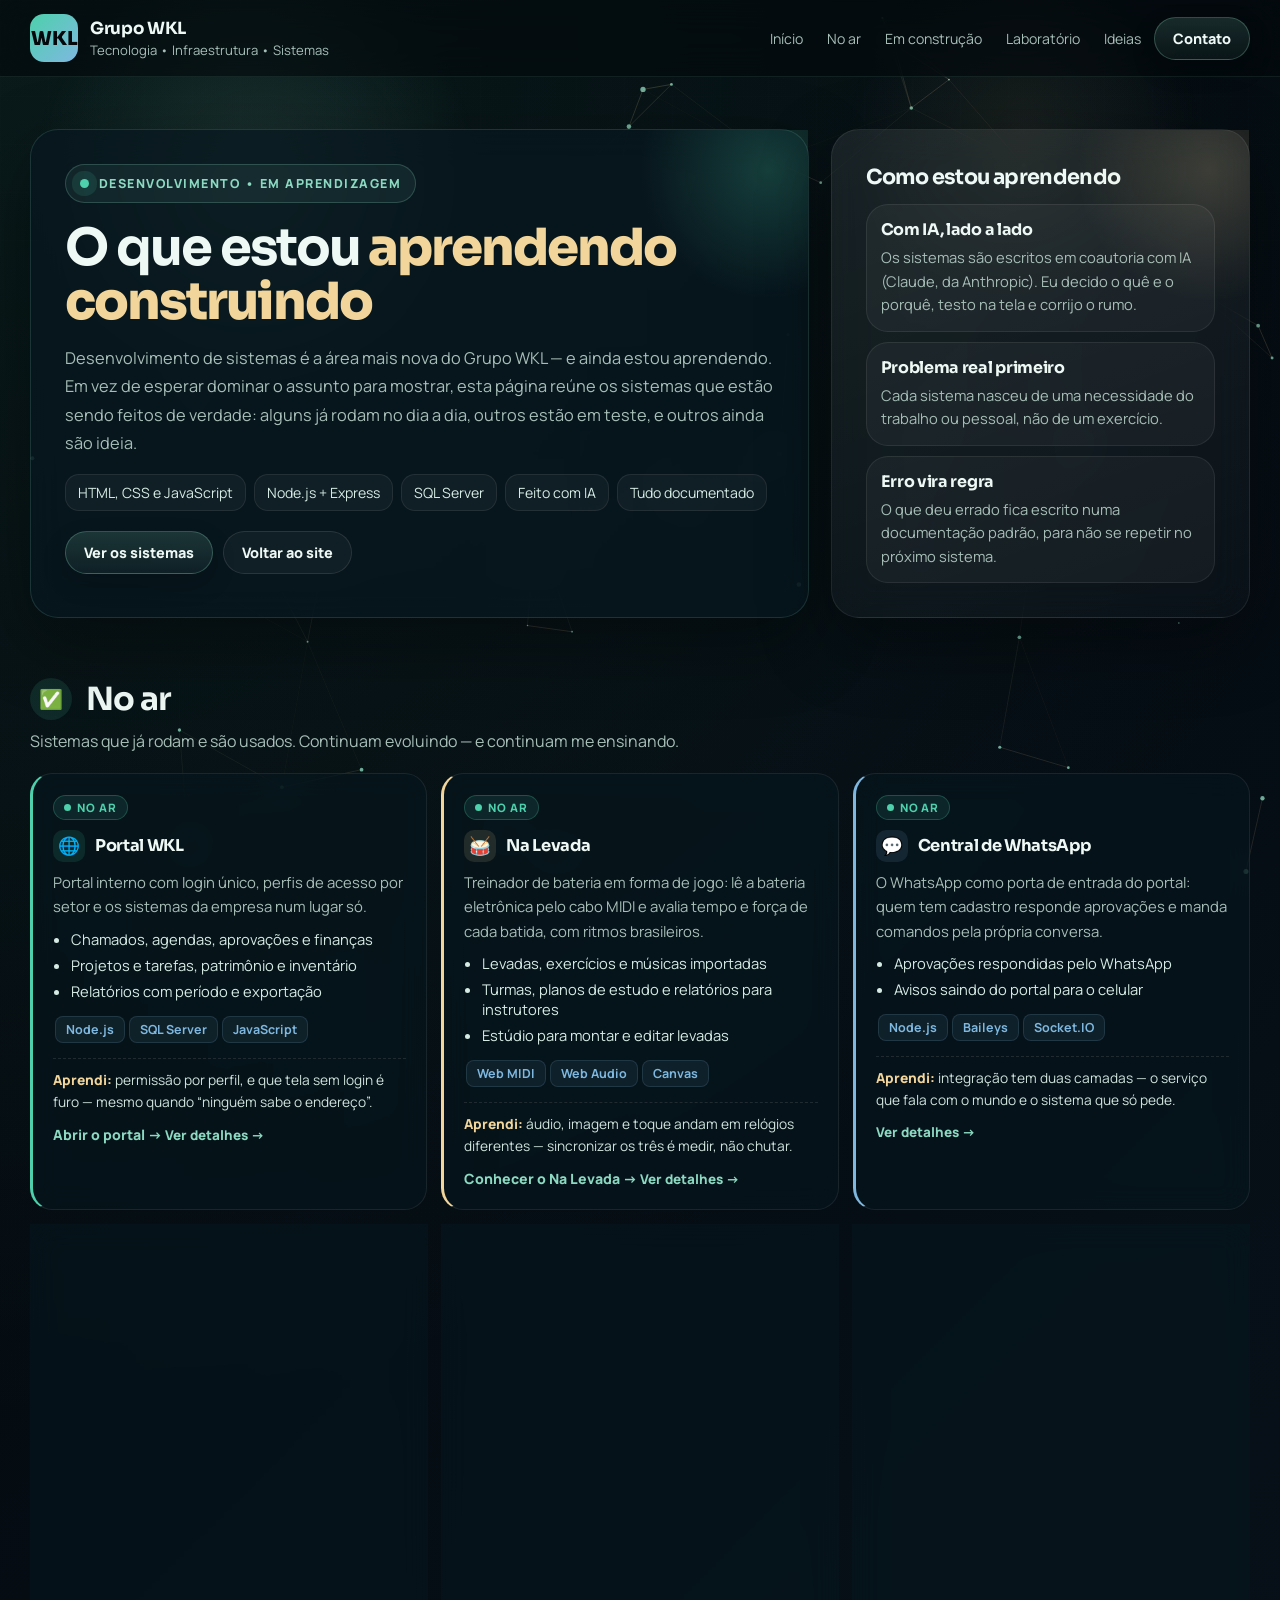
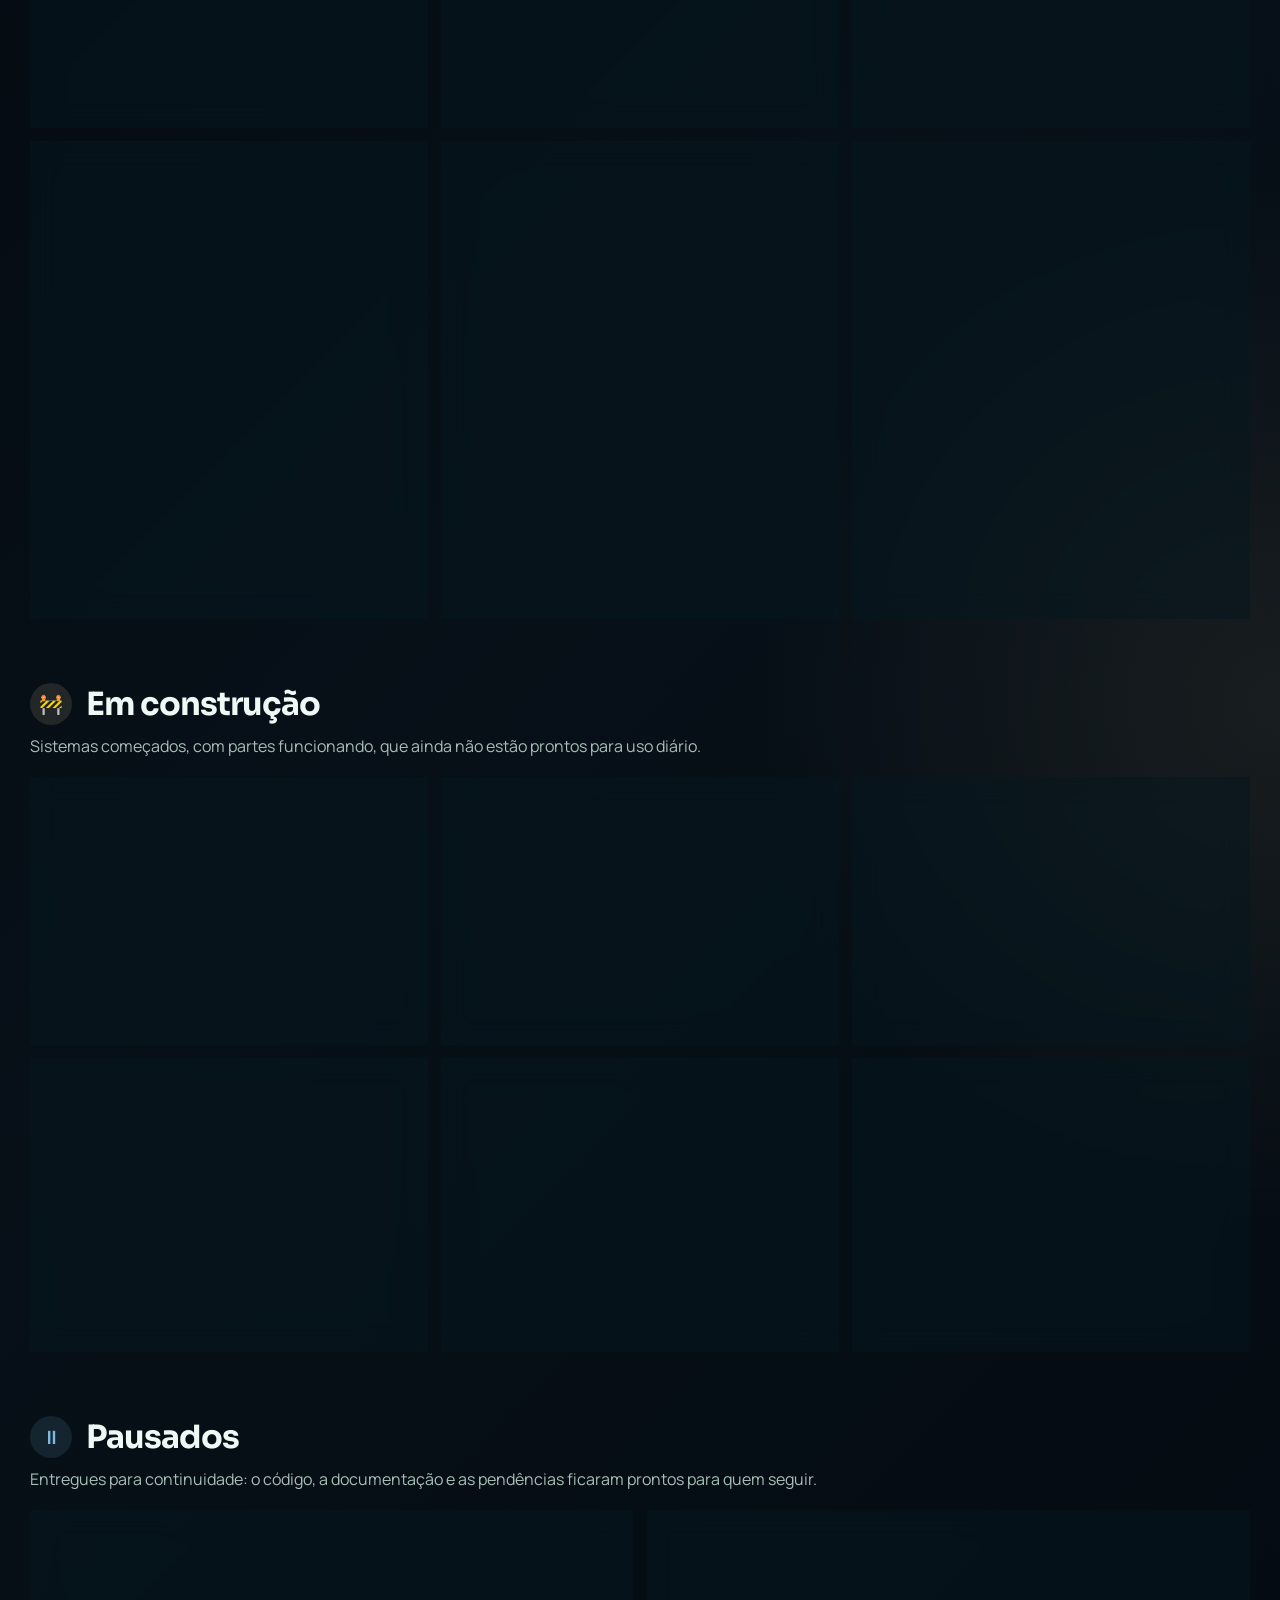
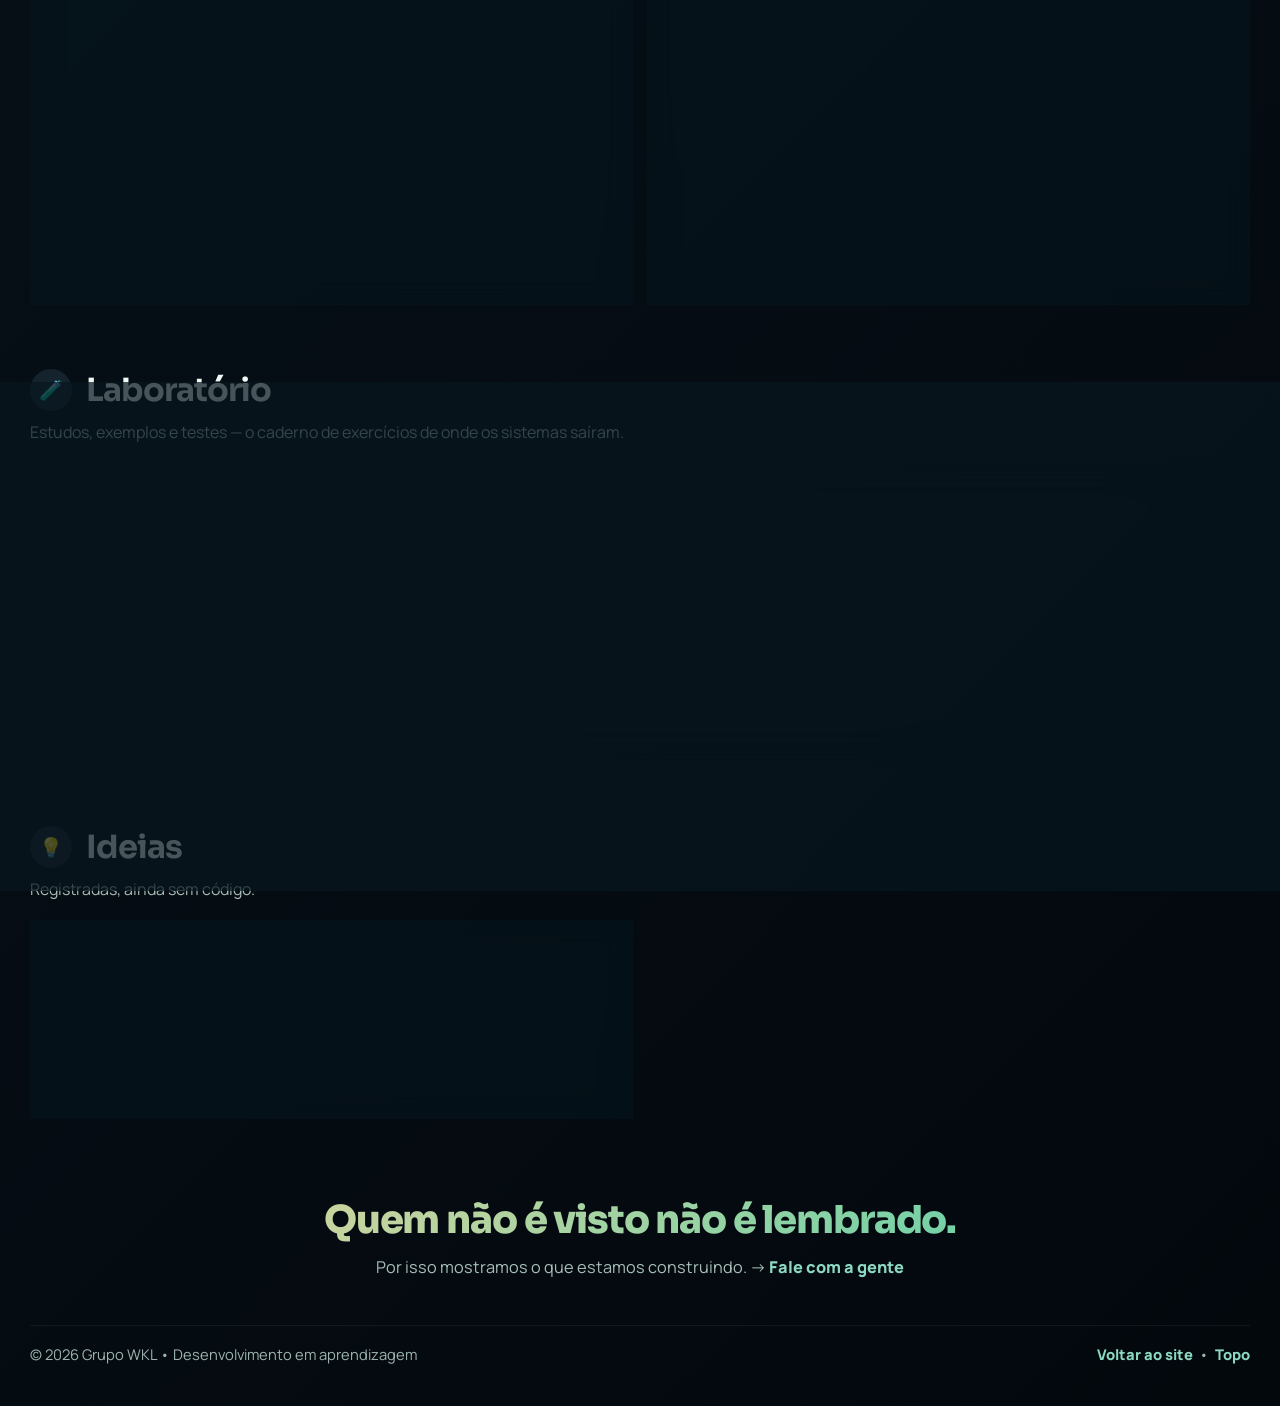
==== commit 9cc43957: "Desenvolvimento: sistemas de outubro + secao Pausados (18 cartoes) - Em teste: Videoconferencia (Pri" ====
--- a/desenvolvimento.html
+++ b/desenvolvimento.html
@@ -627,20 +627,40 @@
               <p class="aprendi"><strong>Aprendi:</strong> serviço que reinicia sozinho em loop precisa de alarme, não de paciência.</p>
             </article>
 
-            <article class="card card-accent-blue fade-up d2" data-detalhe="plantas">
+            <article class="card card-accent-purple fade-up d2" data-detalhe="prizma">
               <span class="status teste">Em teste</span>
-              <h3><span class="card-icon icon-blue">&#128208;</span> Análise de Plantas</h3>
-              <p>Assistente de engenharia: lê plantas em PDF, DWG, DXF e IFC, levanta o quantitativo de material e confere um formato contra o outro. É copiloto — quem assina é o engenheiro.</p>
+              <h3><span class="card-icon icon-purple">&#127909;</span> Videoconferência (Prizma)</h3>
+              <p>Comunicação interna ligada ao portal: voz, vídeo e tela compartilhada, canais de texto e salas por departamento, no navegador ou num programa para Windows.</p>
               <ul>
-                <li>Quantitativo de aço com a origem de cada número</li>
-                <li>Mesma prancha em formatos diferentes, conferida célula a célula</li>
-                <li>Chat com IA por projeto, com o custo na tela</li>
+                <li>Salas de reunião, salas da equipe e chamada particular</li>
+                <li>Gravação da voz e da tela, com aviso a todos</li>
+                <li>Controle remoto próprio, só com a permissão de quem é ajudado</li>
               </ul>
-              <div class="stack"><span class="tag blue">Node.js</span><span class="tag blue">SQL Server</span><span class="tag purple">IA</span><span class="tag warm">IFC / DXF</span></div>
-              <p class="aprendi"><strong>Aprendi:</strong> o sistema nunca diz &ldquo;correto&rdquo; — diz o que conferiu e onde ficou em dúvida.</p>
-            </article>
-
-            <article class="card card-accent-warm fade-up" data-detalhe="inventario">
+              <div class="stack"><span class="tag blue">Node.js</span><span class="tag purple">WebRTC</span><span class="tag blue">SQL Server</span></div>
+              <p class="aprendi"><strong>Aprendi:</strong> restrição que ninguém pediu é decisão de produto — os casos que eu excluí eram justamente os que a equipe usava.</p>
+            </article>
+
+            <article class="card card-accent-green fade-up" data-detalhe="monitorinfra">
+              <span class="status teste">Em teste</span>
+              <h3><span class="card-icon icon-green">&#128202;</span> Monitor de Infraestrutura de TI</h3>
+              <p>Um painel só para a infraestrutura inteira: links de internet, VPNs, tráfego, serviços e equipamentos de cada local, com alerta no WhatsApp quando algo cai.</p>
+              <ul>
+                <li>Cadastro por equipamento, com descoberta de rede</li>
+                <li>Histórico de quedas e disponibilidade por dia e por hora</li>
+              </ul>
+              <div class="stack"><span class="tag blue">Node.js</span><span class="tag blue">SQL Server</span><span class="tag purple">SNMP</span></div>
+              <p class="aprendi"><strong>Aprendi:</strong> monitor que mede a coisa errada fica verde com o link fora — o alerta tem que olhar o que o usuário usa.</p>
+            </article>
+
+            <article class="card card-accent-blue fade-up d1" data-detalhe="homeoffice">
+              <span class="status teste">Em teste</span>
+              <h3><span class="card-icon icon-blue">&#127968;</span> Atendimento Home Office</h3>
+              <p>Registro dos atendimentos feitos a distância: cronômetro, prints colados na hora e relatório para mostrar o trabalho feito.</p>
+              <div class="stack"><span class="tag blue">Node.js</span><span class="tag blue">SQL Server</span></div>
+              <p class="aprendi"><strong>Aprendi:</strong> sistema ligado ao portal entra com o login do portal — nunca com uma senha própria a mais.</p>
+            </article>
+
+            <article class="card card-accent-warm fade-up d2" data-detalhe="inventario">
               <span class="status teste">Em teste</span>
               <h3><span class="card-icon icon-warm">&#128421;</span> Ferramentas de TI &mdash; Inventário</h3>
               <p>Um coletor roda na máquina e manda a ficha do equipamento para o portal; a descoberta de rede lista o que está ligado e o que não se identifica.</p>
@@ -665,11 +685,11 @@
           </div>
 
           <div class="grid-3">
-            <article class="card card-accent-warm fade-up" data-detalhe="bim">
+            <article class="card card-accent-warm fade-up" data-detalhe="djwkl">
               <span class="status obra">Em construção</span>
-              <h3><span class="card-icon icon-warm">&#127959;</span> Análise de Plantas BIM</h3>
-              <p>Irmão do Análise de Plantas, só para modelos IFC: lê o modelo 3D e organiza o quantitativo por peça, material e família.</p>
-              <div class="stack"><span class="tag blue">Node.js</span><span class="tag blue">SQL Server</span><span class="tag warm">IFC</span></div>
+              <h3><span class="card-icon icon-warm">&#127899;</span> DJ WKL</h3>
+              <p>Sistema de DJ no navegador: dois decks, mixer, efeitos, Automix, gravação do set e controladora MIDI.</p>
+              <div class="stack"><span class="tag blue">Web Audio</span><span class="tag blue">Web MIDI</span><span class="tag blue">Node.js</span></div>
             </article>
 
             <article class="card card-accent-purple fade-up d1" data-detalhe="fluxo">
@@ -699,6 +719,50 @@
               <p>A documentação padrão que uso para a IA desenvolver com consistência — sem inventar tabela, sem duplicar código, sem misturar projetos. Aberta, licença MIT.</p>
               <div class="stack"><span class="tag purple">Documentação</span><span class="tag purple">IA</span></div>
               <a class="card-link" href="https://github.com/kasuowkl/metodo-norte-kit" target="_blank" rel="noopener noreferrer">Ver no GitHub &rarr;</a>
+            </article>
+
+            <article class="card card-accent-blue fade-up d2" data-detalhe="tutoriais">
+              <span class="status obra">Conteúdo</span>
+              <h3><span class="card-icon icon-blue">&#128216;</span> Tutoriais de TI</h3>
+              <p>Tutoriais curtos e objetivos, cada um conferido em laboratório antes de ser escrito: trilhas de pfSense, Nginx e Samba AD.</p>
+              <div class="stack"><span class="tag purple">Documentação</span><span class="tag">pfSense</span><span class="tag">Nginx</span><span class="tag">Samba AD</span></div>
+            </article>
+          </div>
+        </div>
+      </section>
+
+      <!-- ==================== PAUSADOS ==================== -->
+      <section class="section" id="pausados">
+        <div class="container">
+          <div class="section-head">
+            <div>
+              <div class="section-divider">
+                <span class="icon-circle icon-blue">&#9208;</span>
+                <h2>Pausados</h2>
+              </div>
+              <p>Entregues para continuidade: o código, a documentação e as pendências ficaram prontos para quem seguir.</p>
+            </div>
+          </div>
+
+          <div class="grid-2">
+            <article class="card card-accent-blue fade-up" data-detalhe="plantas">
+              <span class="status teste">Pausado</span>
+              <h3><span class="card-icon icon-blue">&#128208;</span> Análise de Plantas</h3>
+              <p>Assistente de engenharia: lê plantas em PDF, DWG, DXF e IFC, levanta o quantitativo de material e confere um formato contra o outro. É copiloto — quem assina é o engenheiro.</p>
+              <ul>
+                <li>Quantitativo de aço com a origem de cada número</li>
+                <li>Mesma prancha em formatos diferentes, conferida célula a célula</li>
+                <li>Chat com IA por projeto, com o custo na tela</li>
+              </ul>
+              <div class="stack"><span class="tag blue">Node.js</span><span class="tag blue">SQL Server</span><span class="tag purple">IA</span><span class="tag warm">IFC / DXF</span></div>
+              <p class="aprendi"><strong>Aprendi:</strong> o sistema nunca diz &ldquo;correto&rdquo; — diz o que conferiu e onde ficou em dúvida.</p>
+            </article>
+
+            <article class="card card-accent-warm fade-up d1" data-detalhe="bim">
+              <span class="status teste">Pausado</span>
+              <h3><span class="card-icon icon-warm">&#127959;</span> Análise de Plantas BIM</h3>
+              <p>Irmão do Análise de Plantas, só para modelos IFC: lê o modelo 3D e organiza o quantitativo por peça, material e família.</p>
+              <div class="stack"><span class="tag blue">Node.js</span><span class="tag blue">SQL Server</span><span class="tag warm">IFC</span></div>
             </article>
           </div>
         </div>
@@ -891,7 +955,7 @@
       });
     });
   </script>
-  <script src="detalhes-desenvolvimento.js?v=20260927b"></script>
+  <script src="detalhes-desenvolvimento.js?v=20261019a"></script>
   <script src="detalhes.js?v=20260927b"></script>
 </body>
 </html>
